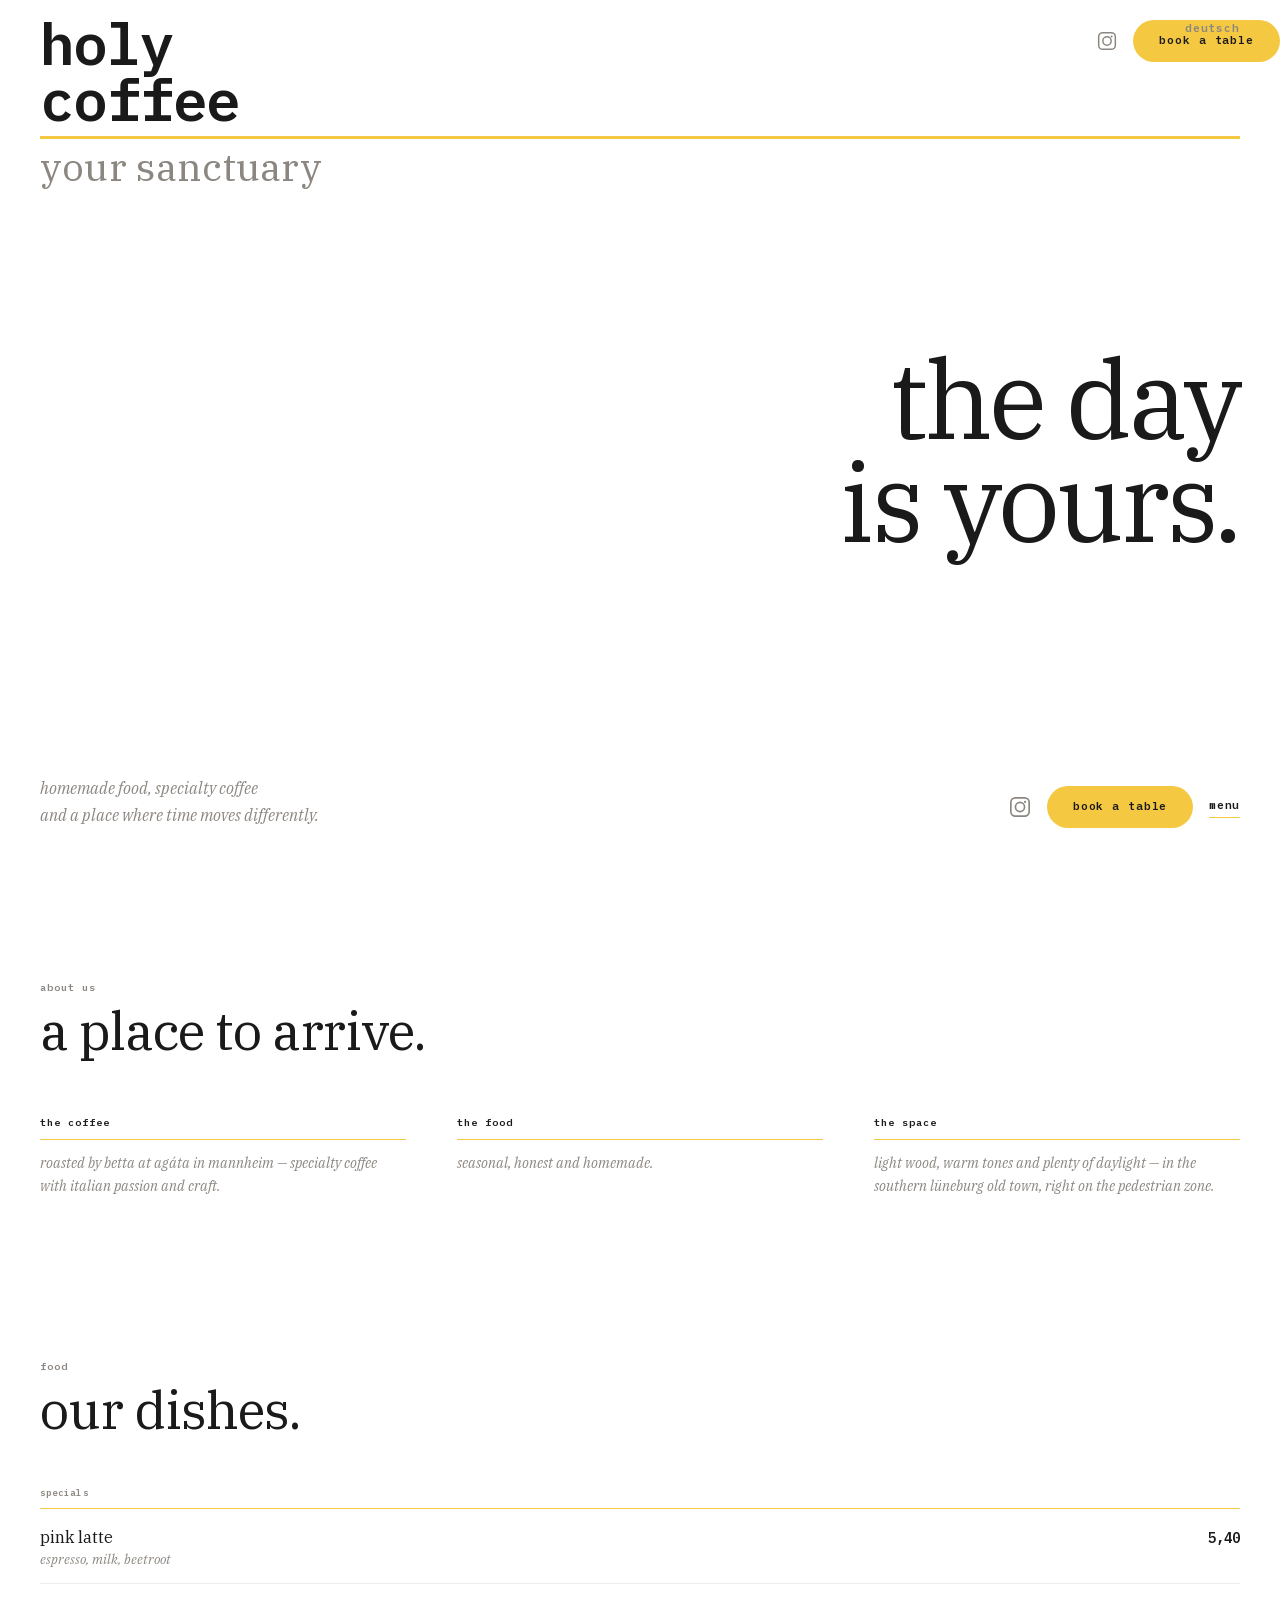
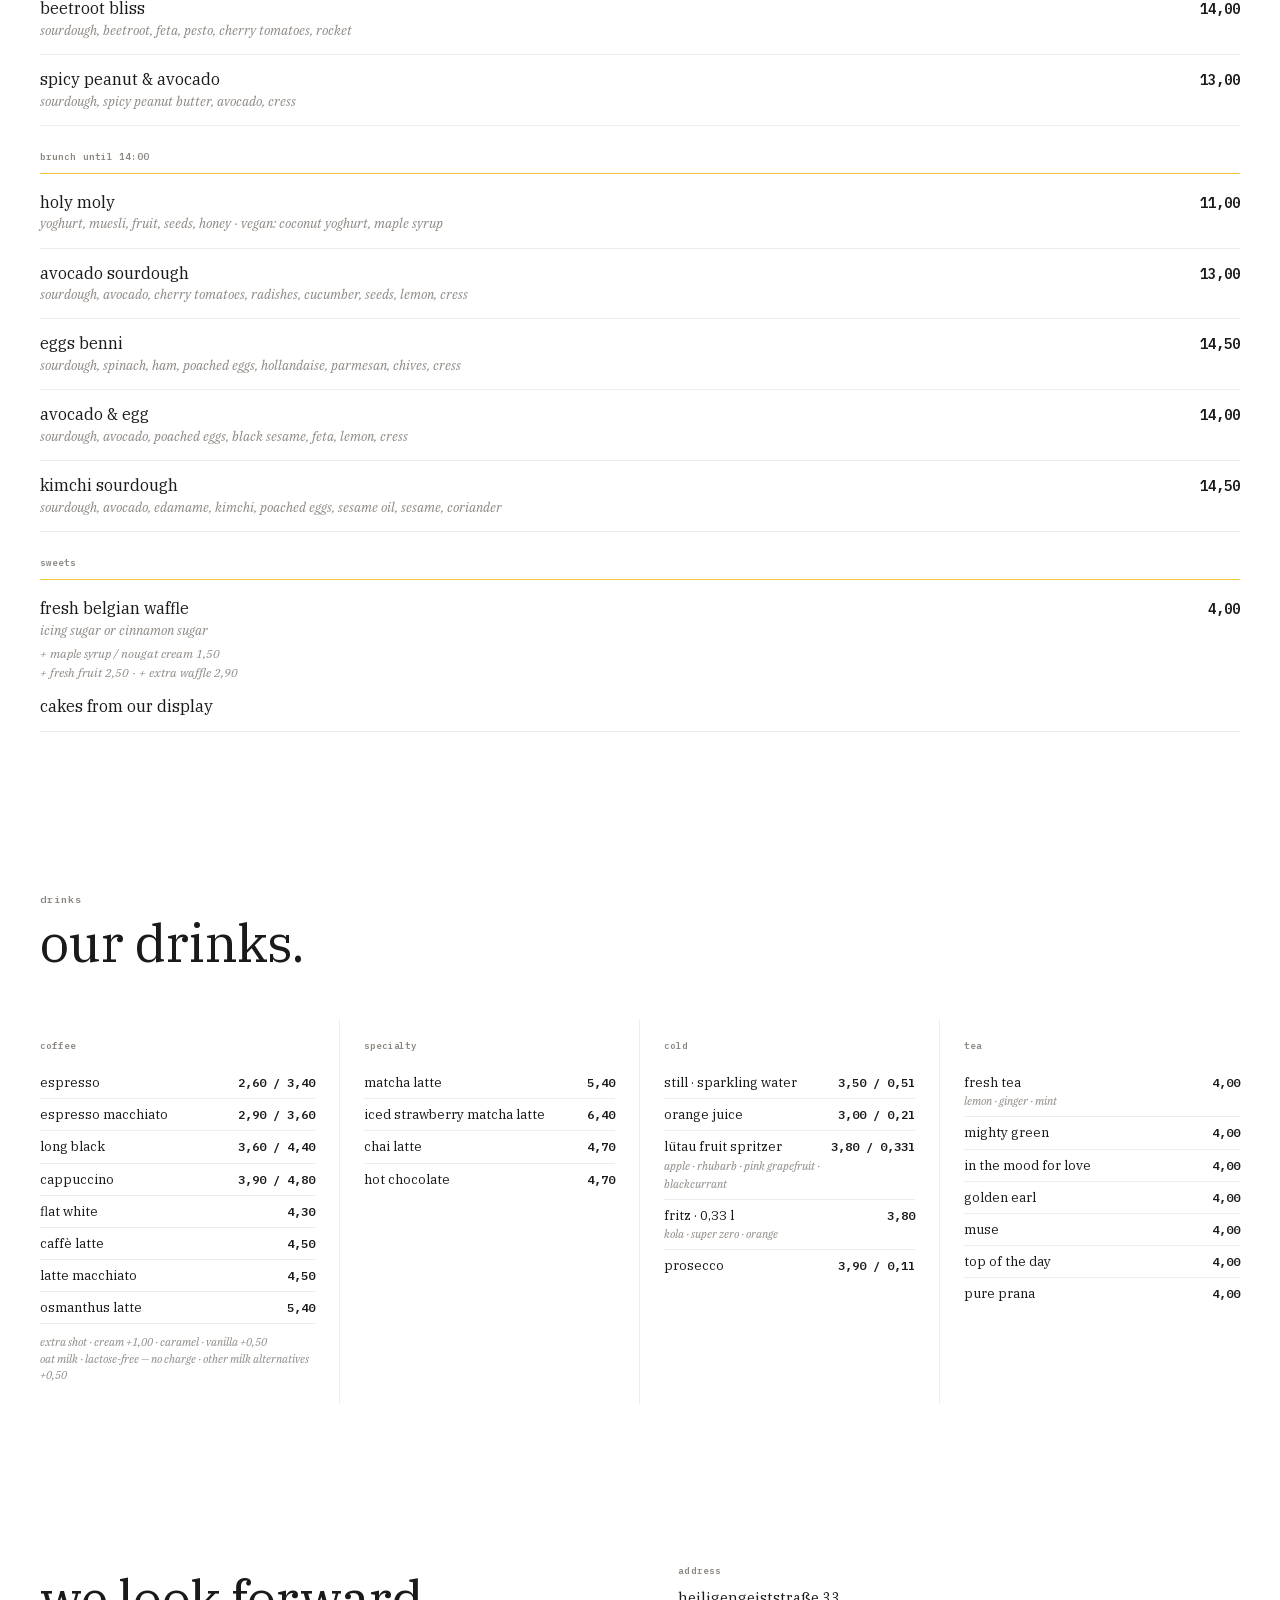
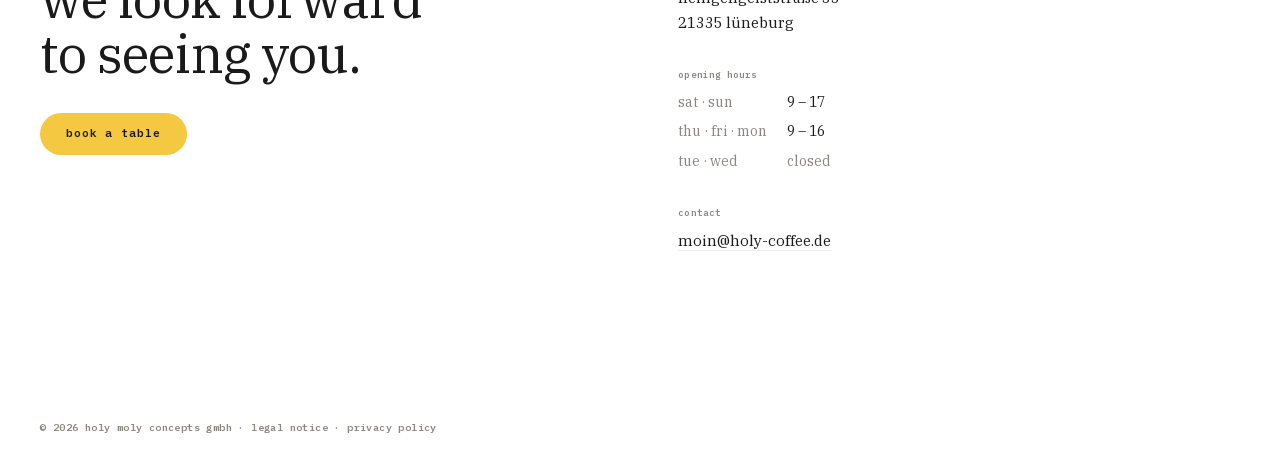
==== en.html @ 7cdfddef "update: lang switcher position, tagline overflow fix, book a table CTA - lang switcher positioned at" ====
<!DOCTYPE html>
<html lang="en" class="no-js">
<head>
  <meta charset="UTF-8">
  <meta name="viewport" content="width=device-width, initial-scale=1.0">
  <meta name="description" content="holy coffee — specialty coffee & brunch. heiligengeiststraße 33, lüneburg. sat · sun 9–17, thu · fri · mon 9–16.">
  <title>holy coffee lüneburg</title>
  <link rel="icon" href="favicon.svg" type="image/svg+xml">
  <link rel="stylesheet" href="css/fonts.css">
  <link rel="stylesheet" href="css/style.css">
</head>
<body>
  <nav id="nav">
  <div class="nav__inner container">
    <div class="nav__brand">
      <a href="#home" class="wordmark nav__wordmark" aria-label="holy coffee — home">
        <span class="wordmark__line">holy</span>
        <span class="wordmark__line">coffee</span>
      </a>
      <span class="nav__rule"></span>
      <span class="nav__tagline">your sanctuary</span>
    </div>
    <a href="index.html" class="lang-switch" aria-label="deutsch">deutsch</a>
    <div class="nav__controls">
      <a href="https://instagram.com/holycoffee.lg/" target="_blank" rel="noopener" class="nav__ig" aria-label="instagram"><svg width="20" height="20" viewBox="0 0 24 24" fill="none" stroke="currentColor" stroke-width="1.8" stroke-linecap="round" stroke-linejoin="round"><rect x="2" y="2" width="20" height="20" rx="5"/><circle cx="12" cy="12" r="5"/><circle cx="17.5" cy="6.5" r="1.2" fill="currentColor" stroke="none"/></svg></a>
      <a href="https://www.bookiopro.com/holy-coffee-dein-wohlfuhlort/rs-widget?lang=en&amp;c1=000000&amp;c2=ffffff&amp;c3=545454" target="_blank" rel="noopener" class="btn-yellow nav__cta">book a table</a>
    </div>
  </div>
</nav>
  <main>
    <section id="home" class="hero">
      <div class="container hero__inner">
          <h1 class="hero__headline">the day<br>is yours.</h1>
        <div class="hero__bottom">
          <p class="hero__sub">homemade food, specialty coffee<br>and a place where time moves differently.</p>
          <div class="hero__actions">
            <a href="https://instagram.com/holycoffee.lg/" target="_blank" rel="noopener" class="hero__ig" aria-label="instagram"><svg width="22" height="22" viewBox="0 0 24 24" fill="none" stroke="currentColor" stroke-width="1.8" stroke-linecap="round" stroke-linejoin="round"><rect x="2" y="2" width="20" height="20" rx="5"/><circle cx="12" cy="12" r="5"/><circle cx="17.5" cy="6.5" r="1.2" fill="currentColor" stroke="none"/></svg></a>
            <a href="https://www.bookiopro.com/holy-coffee-dein-wohlfuhlort/rs-widget?lang=en&c1=000000&c2=ffffff&c3=545454" target="_blank" rel="noopener" class="btn-yellow">book a table</a>
            <a href="#food" class="btn-text-link">menu</a>
          </div>
        </div>
      </div>
    </section>
    <section id="about" class="section section--accent-top reveal">
      <div class="container">
        <span class="section-label">about us</span>
        <h2 class="section-headline atmo__headline">a place to arrive.</h2>
        <div class="atmo__grid">
          <div class="atmo__item">
            <h3 class="atmo__item-title">the coffee</h3>
            <p>roasted by betta at <a href="https://agata-kaffee.de" target="_blank" rel="noopener">agáta</a> in mannheim — specialty coffee with italian passion and craft.</p>
          </div>
          <div class="atmo__item">
            <h3 class="atmo__item-title">the food</h3>
            <p>seasonal, honest and homemade.</p>
          </div>
          <div class="atmo__item">
            <h3 class="atmo__item-title">the space</h3>
            <p>light wood, warm tones and plenty of daylight — in the southern lüneburg old town, right on the pedestrian zone.</p>
          </div>
        </div>
      </div>
    </section>
    <section id="food" class="section section--grey-top reveal">
  <div class="container">
    <span class="section-label">food</span>
    <h2 class="section-headline menu__headline">our dishes.</h2>
    <div class="menu">
      <div class="menu__category">specials</div>
      <div class="menu__row">
        <div class="menu__item-left">
          <span class="menu__name">pink latte</span>
          <span class="menu__desc">espresso, milk, beetroot</span>
        </div>
        <span class="menu__price">5,40</span>
      </div>
      <div class="menu__row">
        <div class="menu__item-left">
          <span class="menu__name">beetroot bliss</span>
          <span class="menu__desc">sourdough, beetroot, feta, pesto, cherry tomatoes, rocket</span>
        </div>
        <span class="menu__price">14,00</span>
      </div>
      <div class="menu__row">
        <div class="menu__item-left">
          <span class="menu__name">spicy peanut & avocado</span>
          <span class="menu__desc">sourdough, spicy peanut butter, avocado, cress</span>
        </div>
        <span class="menu__price">13,00</span>
      </div>

      <div class="menu__category">brunch until 14:00</div>
      <div class="menu__row">
        <div class="menu__item-left">
          <span class="menu__name">holy moly</span>
          <span class="menu__desc">yoghurt, muesli, fruit, seeds, honey · vegan: coconut yoghurt, maple syrup</span>
        </div>
        <span class="menu__price">11,00</span>
      </div>
      <div class="menu__row">
        <div class="menu__item-left">
          <span class="menu__name">avocado sourdough</span>
          <span class="menu__desc">sourdough, avocado, cherry tomatoes, radishes, cucumber, seeds, lemon, cress</span>
        </div>
        <span class="menu__price">13,00</span>
      </div>
      <div class="menu__row">
        <div class="menu__item-left">
          <span class="menu__name">eggs benni</span>
          <span class="menu__desc">sourdough, spinach, ham, poached eggs, hollandaise, parmesan, chives, cress</span>
        </div>
        <span class="menu__price">14,50</span>
      </div>
      <div class="menu__row">
        <div class="menu__item-left">
          <span class="menu__name">avocado & egg</span>
          <span class="menu__desc">sourdough, avocado, poached eggs, black sesame, feta, lemon, cress</span>
        </div>
        <span class="menu__price">14,00</span>
      </div>
      <div class="menu__row">
        <div class="menu__item-left">
          <span class="menu__name">kimchi sourdough</span>
          <span class="menu__desc">sourdough, avocado, edamame, kimchi, poached eggs, sesame oil, sesame, coriander</span>
        </div>
        <span class="menu__price">14,50</span>
      </div>

      <div class="menu__category">sweets</div>
      <div class="menu__row menu__row--no-border">
        <div class="menu__item-left">
          <span class="menu__name">fresh belgian waffle</span>
          <span class="menu__desc">icing sugar or cinnamon sugar</span>
        </div>
        <span class="menu__price">4,00</span>
      </div>
      <p class="menu__extras">+ maple syrup / nougat cream 1,50<br>+ fresh fruit 2,50 · + extra waffle 2,90</p>
      <div class="menu__row">
        <div class="menu__item-left">
          <span class="menu__name">cakes from our display</span>
        </div>
        <span class="menu__price"></span>
      </div>
    </div>
  </div>
</section>
    <section id="drinks" class="section section--grey-top reveal">
  <div class="container">
    <span class="section-label">drinks</span>
    <h2 class="section-headline drinks__headline">our drinks.</h2>
    <div class="drinks">
      <div class="drinks__col">
        <div class="drinks__col-title">coffee</div>
        <div class="drinks__row"><span class="drinks__name">espresso</span><span class="drinks__price">2,60 / 3,40</span></div>
        <div class="drinks__row"><span class="drinks__name">espresso macchiato</span><span class="drinks__price">2,90 / 3,60</span></div>
        <div class="drinks__row"><span class="drinks__name">long black</span><span class="drinks__price">3,60 / 4,40</span></div>
        <div class="drinks__row"><span class="drinks__name">cappuccino</span><span class="drinks__price">3,90 / 4,80</span></div>
        <div class="drinks__row"><span class="drinks__name">flat white</span><span class="drinks__price">4,30</span></div>
        <div class="drinks__row"><span class="drinks__name">caffè latte</span><span class="drinks__price">4,50</span></div>
        <div class="drinks__row"><span class="drinks__name">latte macchiato</span><span class="drinks__price">4,50</span></div>
        <div class="drinks__row"><span class="drinks__name">osmanthus latte</span><span class="drinks__price">5,40</span></div>
        <div class="drinks__extras">extra shot · cream +1,00 · caramel · vanilla +0,50<br>oat milk · lactose-free — no charge · other milk alternatives +0,50</div>
      </div>

      <div class="drinks__col">
        <div class="drinks__col-title">specialty</div>
        <div class="drinks__row"><span class="drinks__name">matcha latte</span><span class="drinks__price">5,40</span></div>
        <div class="drinks__row"><span class="drinks__name">iced strawberry matcha latte</span><span class="drinks__price">6,40</span></div>
        <div class="drinks__row"><span class="drinks__name">chai latte</span><span class="drinks__price">4,70</span></div>
        <div class="drinks__row"><span class="drinks__name">hot chocolate</span><span class="drinks__price">4,70</span></div>
      </div>

      <div class="drinks__col">
        <div class="drinks__col-title">cold</div>
        <div class="drinks__row"><span class="drinks__name">still · sparkling water</span><span class="drinks__price">3,50 / 0,5l</span></div>
        <div class="drinks__row"><span class="drinks__name">orange juice</span><span class="drinks__price">3,00 / 0,2l</span></div>
        <div class="drinks__row">
          <span class="drinks__name">lütau fruit spritzer<br><span class="drinks__sub-inline">apple · rhubarb · pink grapefruit · blackcurrant</span></span>
          <span class="drinks__price">3,80 / 0,33l</span>
        </div>
        <div class="drinks__row"><span class="drinks__name">fritz · 0,33 l<br><span class="drinks__sub-inline">kola · super zero · orange</span></span><span class="drinks__price">3,80</span></div>
        <div class="drinks__row"><span class="drinks__name">prosecco</span><span class="drinks__price">3,90 / 0,1l</span></div>
      </div>

      <div class="drinks__col">
        <div class="drinks__col-title">tea</div>
        <div class="drinks__row"><span class="drinks__name">fresh tea<br><span class="drinks__sub-inline">lemon · ginger · mint</span></span><span class="drinks__price">4,00</span></div>
        <div class="drinks__row"><span class="drinks__name">mighty green</span><span class="drinks__price">4,00</span></div>
        <div class="drinks__row"><span class="drinks__name">in the mood for love</span><span class="drinks__price">4,00</span></div>
        <div class="drinks__row"><span class="drinks__name">golden earl</span><span class="drinks__price">4,00</span></div>
        <div class="drinks__row"><span class="drinks__name">muse</span><span class="drinks__price">4,00</span></div>
        <div class="drinks__row"><span class="drinks__name">top of the day</span><span class="drinks__price">4,00</span></div>
        <div class="drinks__row"><span class="drinks__name">pure prana</span><span class="drinks__price">4,00</span></div>
      </div>
    </div>
  </div>
</section>
    <section id="visit" class="section section--accent-top reveal">
      <div class="container">
        <div class="besuchen">
          <div class="besuchen__left">
            <h2 class="section-headline besuchen__headline">we look forward<br>to seeing you.</h2>
            <a href="https://www.bookiopro.com/holy-coffee-dein-wohlfuhlort/rs-widget?lang=en&c1=000000&c2=ffffff&c3=545454" target="_blank" rel="noopener" class="btn-yellow">book a table</a>
          </div>
          <div class="besuchen__right">
            <div class="info-block">
              <span class="info-block__label">address</span>
              <p class="info-block__text">
                heiligengeiststraße 33<br>
                21335 lüneburg
              </p>
            </div>
            <div class="info-block">
              <span class="info-block__label">opening hours</span>
              <dl class="hours">
                <div class="hours__row"><dt>sat · sun</dt><dd>9 – 17</dd></div>
                <div class="hours__row"><dt>thu · fri · mon</dt><dd>9 – 16</dd></div>
                <div class="hours__row hours__row--closed"><dt>tue · wed</dt><dd>closed</dd></div>
              </dl>
            </div>
            <div class="info-block">
              <span class="info-block__label">contact</span>
              <a href="mailto:moin@holy-coffee.de" class="info-block__text info-block__link">moin@holy-coffee.de</a>
            </div>
          </div>
        </div>
      </div>
    </section>
  </main>
  <footer id="footer" class="footer">
    <div class="footer__bottom container">
      <p>© 2026 holy moly concepts gmbh · <a href="impressum-en.html">legal notice</a> · <a href="datenschutz-en.html">privacy policy</a></p>
    </div>
  </footer>
  <script src="js/main.js"></script>
</body>
</html>
---- css/fonts.css ----
/* ── self-hosted fonts — no external requests ── */

/* IBM Plex Mono 600 — latin-ext */
@font-face {
  font-family: 'IBM Plex Mono';
  font-style: normal;
  font-weight: 600;
  font-display: swap;
  src: url('../fonts/ibm-plex-mono-600-latin-ext.woff2') format('woff2');
  unicode-range: U+0100-02BA, U+02BD-02C5, U+02C7-02CC, U+02CE-02D7, U+02DD-02FF, U+0304, U+0308, U+0329, U+1D00-1DBF, U+1E00-1E9F, U+1EF2-1EFF, U+2020, U+20A0-20AB, U+20AD-20C0, U+2113, U+2C60-2C7F, U+A720-A7FF;
}

/* IBM Plex Mono 600 — latin */
@font-face {
  font-family: 'IBM Plex Mono';
  font-style: normal;
  font-weight: 600;
  font-display: swap;
  src: url('../fonts/ibm-plex-mono-600-latin.woff2') format('woff2');
  unicode-range: U+0000-00FF, U+0131, U+0152-0153, U+02BB-02BC, U+02C6, U+02DA, U+02DC, U+0304, U+0308, U+0329, U+2000-206F, U+20AC, U+2122, U+2191, U+2193, U+2212, U+2215, U+FEFF, U+FFFD;
}

/* IBM Plex Serif 400 normal — latin-ext */
@font-face {
  font-family: 'IBM Plex Serif';
  font-style: normal;
  font-weight: 400;
  font-display: swap;
  src: url('../fonts/ibm-plex-serif-400-latin-ext.woff2') format('woff2');
  unicode-range: U+0100-02BA, U+02BD-02C5, U+02C7-02CC, U+02CE-02D7, U+02DD-02FF, U+0304, U+0308, U+0329, U+1D00-1DBF, U+1E00-1E9F, U+1EF2-1EFF, U+2020, U+20A0-20AB, U+20AD-20C0, U+2113, U+2C60-2C7F, U+A720-A7FF;
}

/* IBM Plex Serif 400 normal — latin */
@font-face {
  font-family: 'IBM Plex Serif';
  font-style: normal;
  font-weight: 400;
  font-display: swap;
  src: url('../fonts/ibm-plex-serif-400-latin.woff2') format('woff2');
  unicode-range: U+0000-00FF, U+0131, U+0152-0153, U+02BB-02BC, U+02C6, U+02DA, U+02DC, U+0304, U+0308, U+0329, U+2000-206F, U+20AC, U+2122, U+2191, U+2193, U+2212, U+2215, U+FEFF, U+FFFD;
}

/* IBM Plex Serif 400 italic — latin-ext */
@font-face {
  font-family: 'IBM Plex Serif';
  font-style: italic;
  font-weight: 400;
  font-display: swap;
  src: url('../fonts/ibm-plex-serif-400-italic-latin-ext.woff2') format('woff2');
  unicode-range: U+0100-02BA, U+02BD-02C5, U+02C7-02CC, U+02CE-02D7, U+02DD-02FF, U+0304, U+0308, U+0329, U+1D00-1DBF, U+1E00-1E9F, U+1EF2-1EFF, U+2020, U+20A0-20AB, U+20AD-20C0, U+2113, U+2C60-2C7F, U+A720-A7FF;
}

/* IBM Plex Serif 400 italic — latin */
@font-face {
  font-family: 'IBM Plex Serif';
  font-style: italic;
  font-weight: 400;
  font-display: swap;
  src: url('../fonts/ibm-plex-serif-400-italic-latin.woff2') format('woff2');
  unicode-range: U+0000-00FF, U+0131, U+0152-0153, U+02BB-02BC, U+02C6, U+02DA, U+02DC, U+0304, U+0308, U+0329, U+2000-206F, U+20AC, U+2122, U+2191, U+2193, U+2212, U+2215, U+FEFF, U+FFFD;
}
---- css/style.css ----
/* ── design tokens ── */
:root {
  --black:  #1a1a1a;
  --white:  #ffffff;
  --yellow: #F5C842;
  --grey:   #8c8680;
  --border: rgba(0, 0, 0, 0.07);
  --border-accent: 2px solid #F5C842;

  --f-mono:  'IBM Plex Mono', monospace;
  --f-serif: 'IBM Plex Serif', Georgia, serif;

  --pad-x: clamp(20px, 5vw, 40px);
  --pad-y: clamp(40px, 8vw, 80px);
  --max-w: 1280px;
  --nav-h: 64px;
  --nav-h-open: clamp(185px, calc(60px + 12vw), 280px);
}

/* ── reset ── */
*, *::before, *::after { box-sizing: border-box; margin: 0; padding: 0; }
html { font-size: 16px; scroll-behavior: smooth; -webkit-font-smoothing: antialiased; }
body { background: var(--white); color: var(--black); font-family: var(--f-serif); font-weight: 400; line-height: 1.6; overflow-x: hidden; }
img { max-width: 100%; display: block; }
a { color: inherit; text-decoration: none; }
button { cursor: pointer; border: none; background: none; font-family: inherit; }
ul { list-style: none; }

/* ── shared utilities ── */
.container { max-width: var(--max-w); margin: 0 auto; padding: 0 var(--pad-x); }

/* ── wordmark ── */
.wordmark { font-family: var(--f-mono); font-weight: 600; font-size: inherit; letter-spacing: -0.03em; line-height: 1.15; display: inline-block; }
.wordmark__line { display: block; }
.wordmark__rule { display: block; height: 0.05em; background: var(--yellow); margin: 0.2em 0; }

/* ── buttons ── */
.btn-yellow {
  display: inline-block;
  font-family: var(--f-mono); font-weight: 600;
  font-size: 11px; letter-spacing: 0.08em;
  cursor: pointer;
  background: var(--yellow); color: var(--black);
  padding: 12px 26px; border-radius: 100px;
  transition: background 0.2s, color 0.2s;
}
.btn-yellow:hover { background: var(--black); color: var(--white); }

.btn-outline {
  display: inline-block;
  font-family: var(--f-mono); font-weight: 600;
  font-size: 11px; letter-spacing: 0.08em;
  border: 1.5px solid var(--black); color: var(--black);
  padding: 10px 22px; border-radius: 100px;
  transition: background 0.2s, color 0.2s;
}
.btn-outline:hover { background: var(--black); color: var(--white); }

.btn-text-link {
  font-family: var(--f-mono); font-weight: 600;
  font-size: 11px; letter-spacing: 0.06em;
  color: var(--black);
  border-bottom: 1.5px solid var(--yellow);
  padding-bottom: 2px;
  transition: opacity 0.2s;
}
.btn-text-link:hover { opacity: 0.65; }

/* ── labels ── */
.section-label {
  font-family: var(--f-mono); font-weight: 600;
  font-size: 10px; letter-spacing: 0.1em;
  color: var(--grey); margin-bottom: 8px; display: block;
}

/* ── section headlines ── */
.section-headline {
  font-family: var(--f-serif); font-weight: 400;
  font-size: clamp(28px, 5vw, 52px);
  line-height: 1.05; letter-spacing: -0.02em;
}

/* ── section spacing ── */
.section { padding: var(--pad-y) 0; }
.section--accent-top { }
.section--grey-top { }

/* ── reveal animation ── */
.js .reveal { opacity: 0; transform: translateY(20px); transition: opacity 0.6s ease, transform 0.6s ease; }
.js .reveal.is-visible { opacity: 1; transform: none; }

/* ── nav ── */
#nav {
  position: fixed; top: 0; left: 0; right: 0; z-index: 200;
  transition: background 0.35s ease, box-shadow 0.35s ease;
}
#nav.scrolled {
  background: rgba(255, 255, 255, 0.95);
  backdrop-filter: blur(12px);
  -webkit-backdrop-filter: blur(12px);
  box-shadow: 0 1px 0 var(--border);
}
.nav__inner {
  position: relative;
  display: block;
  min-height: var(--nav-h-open);
  padding-top: 16px;
  padding-bottom: 16px;
  transition: min-height 0.35s ease;
}
#nav.scrolled .nav__inner {
  display: flex; align-items: center; justify-content: space-between;
  min-height: var(--nav-h);
  padding-top: 0;
  padding-bottom: 0;
}

/* nav__brand: natural block width when expanded, inline-block when scrolled */
.nav__brand {
  display: block;
}
#nav.scrolled .nav__brand {
  display: inline-block;
}

.nav__wordmark {
  display: block;
  font-size: clamp(40px, 4.5vw, 80px);
  line-height: 0.97;
  transition: font-size 0.35s ease, line-height 0.35s ease;
}
#nav.scrolled .nav__wordmark {
  font-size: 20px;
  line-height: 1.15;
}

/* controls float top-right when expanded */
.nav__controls {
  position: absolute;
  top: 20px; right: 0;
  display: flex; align-items: center; gap: 16px;
  transition: position 0.1s;
}
.lang-switch {
  font-family: var(--f-mono); font-weight: 600; font-size: 11px;
  letter-spacing: 0.08em; color: var(--grey); transition: color 0.2s, opacity 0.2s;
  position: absolute; top: 20px; right: var(--pad-x); z-index: 10;
}
#nav.cta-visible .lang-switch { opacity: 0; pointer-events: none; }
.lang-switch:hover { color: var(--black); }
.nav__ig { color: var(--grey); transition: color 0.2s, opacity 0.2s; display: flex; opacity: 0; pointer-events: none; }
.nav__ig:hover { color: var(--black); }
#nav.cta-visible .nav__ig { opacity: 1; pointer-events: auto; }
#nav.scrolled .nav__controls {
  position: static;
}

.nav__rule {
  display: block;
  height: 3px;
  width: 100%;
  background: var(--yellow);
  margin: 8px 0;
  transition: opacity 0.25s ease, max-height 0.3s ease, margin 0.3s ease;
  max-height: 4px; overflow: hidden;
}
#nav.scrolled .nav__rule {
  opacity: 0; max-height: 0; margin: 0;
}

/* nav CTA — hidden until hero yellow button scrolls out of view */
.nav__cta {
  opacity: 0;
  pointer-events: none;
  transition: opacity 0.3s ease;
}
#nav.cta-visible .nav__cta {
  opacity: 1;
  pointer-events: auto;
}

.nav__tagline {
  display: block;
  font-family: var(--f-serif);
  font-weight: 400;
  font-size: clamp(28px, 3vw, 43px);
  color: var(--grey);
  line-height: 1.05;
  letter-spacing: 0.005em;
  transition: opacity 0.25s ease, max-height 0.3s ease, margin-top 0.3s ease;
  max-height: 80px; overflow: visible;
}
#nav.scrolled .nav__tagline {
  opacity: 0; max-height: 0; overflow: hidden;
}




/* ── mobile: match --nav-h-open to actual nav content height ── */
@media (max-width: 768px) {
  :root { --nav-h-open: 185px; }
  .nav__wordmark { font-size: 52px; }
  #nav.scrolled .nav__wordmark { font-size: 20px; }
  .nav__tagline { font-size: 28px; }
  .nav__controls { top: 14px; }
  .nav__inner { padding-top: 14px; padding-bottom: 14px; }
  #nav.scrolled .nav__inner { padding-top: 0; padding-bottom: 0; }
  #nav.scrolled .nav__controls { position: static; }
}

/* ── hero ── */
.hero {
  min-height: 100svh;
  padding-top: var(--nav-h-open);
  display: flex; align-items: stretch;
}
.hero__inner {
  width: 100%;
  display: grid;
  grid-template-rows: 1fr auto;
  padding-bottom: clamp(40px, 6vw, 72px);
}
.hero__headline {
  font-family: var(--f-serif); font-weight: 400;
  font-size: clamp(52px, 8.5vw, 120px);
  line-height: 0.95; letter-spacing: -0.03em;
  align-self: center;
  text-align: right;
}
.hero__bottom {
  display: flex;
  justify-content: space-between;
  align-items: flex-end;
  gap: clamp(24px, 4vw, 60px);
  padding-top: 24px;
  margin-top: clamp(32px, 5vw, 64px);
}
.hero__sub {
  font-family: var(--f-serif); font-style: italic;
  font-size: clamp(13px, 1.3vw, 16px);
  color: var(--grey); line-height: 1.65;
  max-width: 42ch;
}
.hero__actions {
  display: flex; align-items: center;
  flex-shrink: 0; flex-wrap: wrap; gap: 16px;
}
.hero__ig { color: var(--grey); display: flex; transition: color 0.2s; }
.hero__ig:hover { color: var(--black); }

@media (max-width: 768px) {
  .hero__top { flex-direction: column; gap: 8px; align-items: flex-start; }
  .hero__bottom { flex-direction: column; align-items: flex-start; gap: 20px; }
}

/* ── atmosphäre ── */
.atmo__headline { margin: 8px 0 clamp(32px, 5vw, 56px); }

.atmo__grid {
  display: grid;
  grid-template-columns: repeat(3, 1fr);
  gap: clamp(24px, 4vw, 56px);
}
.atmo__item-title {
  font-family: var(--f-mono); font-weight: 600;
  font-size: 10px; letter-spacing: 0.1em;
  padding-bottom: 8px;
  border-bottom: 1.5px solid var(--yellow);
  margin-bottom: 12px;
}
.atmo__item p {
  font-family: var(--f-serif); font-style: italic;
  font-size: 14px; line-height: 1.7; color: var(--grey);
}

/* ── tablet: 2 columns ── */
@media (max-width: 1024px) {
  .atmo__grid { grid-template-columns: repeat(2, 1fr); }
}

/* ── mobile: 1 column ── */
@media (max-width: 768px) {
  .atmo__grid { grid-template-columns: 1fr; }
}

/* ── menu ── */
.menu__headline { margin: 8px 0 clamp(24px, 4vw, 48px); }

.menu__category {
  font-family: var(--f-mono); font-weight: 600;
  font-size: 9px; letter-spacing: 0.12em;
  color: var(--grey);
  padding-bottom: 8px;
  border-bottom: 1.5px solid var(--yellow);
  margin-bottom: 4px;
  margin-top: 24px;
}
.menu__category:first-child { margin-top: 0; }

.menu__row {
  display: flex;
  justify-content: space-between;
  align-items: baseline;
  gap: 24px;
  padding: 14px 0;
  border-bottom: 1px solid var(--border);
}
.menu__item-left {
  display: flex; flex-direction: column; gap: 3px;
  min-width: 0;
}
.menu__name {
  font-family: var(--f-serif); font-size: 16px; line-height: 1.3;
}
.menu__desc {
  font-family: var(--f-serif); font-style: italic;
  font-size: 13px; color: var(--grey); line-height: 1.4;
}
.menu__price {
  font-family: var(--f-mono); font-weight: 600;
  font-size: 14px; white-space: nowrap; flex-shrink: 0;
}
.menu__row--no-border { border-bottom: none; padding-bottom: 0; }
.menu__extras {
  font-family: var(--f-serif); font-style: italic;
  font-size: 12px; color: var(--grey);
  margin-top: 4px; line-height: 1.6;
}

/* ── drinks ── */
.drinks__headline { margin: 8px 0 clamp(24px, 4vw, 48px); }

.drinks {
  display: grid;
  grid-template-columns: repeat(4, 1fr);
  gap: 0;
}
.drinks__col {
  padding: 20px 24px 20px 0;
  border-right: 1px solid var(--border);
}
.drinks__col:last-child { border-right: none; padding-right: 0; }
.drinks__col:not(:first-child) { padding-left: 24px; }

.drinks__col-title {
  font-family: var(--f-mono); font-weight: 600;
  font-size: 9px; letter-spacing: 0.1em;
  color: var(--grey); margin-bottom: 14px;
}
.drinks__row {
  display: flex; justify-content: space-between;
  align-items: baseline; gap: 8px;
  padding: 6px 0;
  border-bottom: 1px solid var(--border);
}
.drinks__row:last-of-type { border-bottom: none; }
.drinks__name { font-family: var(--f-serif); font-size: 13px; line-height: 1.4; }
.drinks__price {
  font-family: var(--f-mono); font-weight: 600;
  font-size: 12px; white-space: nowrap; flex-shrink: 0;
}
.drinks__sub, .drinks__extras {
  font-family: var(--f-serif); font-style: italic;
  font-size: 11px; color: var(--grey); line-height: 1.5;
  margin-top: 10px;
}
.drinks__sub-inline {
  font-family: var(--f-serif); font-style: italic;
  font-size: 11px; color: var(--grey);
}

/* ── tablet: 2×2 ── */
@media (max-width: 1024px) {
  .drinks {
    grid-template-columns: repeat(2, 1fr);
    row-gap: 0;
  }
  .drinks__col:nth-child(2) { border-right: none; padding-right: 0; }
  .drinks__col:nth-child(3) { padding-left: 0; border-right: 1px solid var(--border); padding-right: 24px; border-top: 1px solid var(--border); padding-top: 20px; }
  .drinks__col:nth-child(4) { border-top: 1px solid var(--border); padding-top: 20px; }
}

/* ── mobile: 2 columns — hot drinks | signature+kalt+tee ── */
@media (max-width: 768px) {
  .drinks {
    grid-template-columns: repeat(2, 1fr);
    grid-template-rows: auto auto auto;
  }
  /* col 1: hot drinks spans all rows on left */
  .drinks__col:nth-child(1) { grid-column: 1; grid-row: 1 / 4; border-right: 1px solid var(--border) !important; padding-right: 20px; }
  /* col 2: signature, top-right */
  .drinks__col:nth-child(2) { grid-column: 2; grid-row: 1; border-right: none; padding-left: 20px; padding-right: 0; }
  /* col 3: kalt, middle-right */
  .drinks__col:nth-child(3) { grid-column: 2; grid-row: 2; border-right: none; padding-left: 20px; padding-right: 0; border-top: 1px solid var(--border); padding-top: 20px; }
  /* col 4: tee, bottom-right */
  .drinks__col:nth-child(4) { grid-column: 2; grid-row: 3; border-right: none; padding-left: 20px; padding-right: 0; border-top: 1px solid var(--border); padding-top: 20px; }
}

/* ── narrow mobile: 1 column ── */
@media (max-width: 480px) {
  .drinks {
    grid-template-columns: 1fr;
    grid-template-rows: auto;
  }
  .drinks__col:nth-child(1),
  .drinks__col:nth-child(2),
  .drinks__col:nth-child(3),
  .drinks__col:nth-child(4) {
    grid-column: 1 !important;
    grid-row: auto !important;
    border-right: none !important;
    padding-left: 0;
    padding-right: 0;
    border-top: 1px solid var(--border);
    padding-top: 20px;
  }
  .drinks__col:nth-child(1) { border-top: none; padding-top: 0; }
}

/* ── besuchen ── */
.besuchen {
  display: grid;
  grid-template-columns: 1fr 1fr;
  gap: clamp(40px, 6vw, 100px);
  align-items: start;
}
.besuchen__headline { margin: 8px 0 32px; }
.besuchen__right { display: flex; flex-direction: column; gap: 32px; }

.info-block__label {
  font-family: var(--f-mono); font-weight: 600;
  font-size: 9px; letter-spacing: 0.12em;
  color: var(--grey); display: block; margin-bottom: 8px;
}
.info-block__text { font-size: 15px; line-height: 1.65; }
.info-block__link { border-bottom: 1px solid var(--border); transition: border-color 0.2s; }
.info-block__link:hover { border-color: var(--black); }

.hours { display: grid; grid-template-columns: auto 1fr; gap: 4px 20px; }
.hours__row { display: contents; }
.hours__row dt, .hours__row dd {
  font-family: var(--f-serif); font-weight: 400;
  font-size: 14px; line-height: 1.8;
  grid-column: auto;
}
.hours__row dt { color: var(--grey); }
.hours__row--closed dt,
.hours__row--closed dd {
  color: var(--grey);
}

@media (max-width: 768px) {
  .besuchen { grid-template-columns: 1fr; gap: 40px; }
}

/* ── footer ── */
.footer {
  padding-top: clamp(40px, 6vw, 70px);
}
.footer__inner {
  display: grid;
  grid-template-columns: 1.5fr 1fr 1fr;
  gap: clamp(32px, 5vw, 60px);
  padding-bottom: clamp(40px, 5vw, 60px);
}
.footer__wordmark { font-size: 20px; display: block; min-width: max-content; margin-bottom: 0; }
.footer__wordmark .wordmark__rule { min-width: 140px; }
.footer__tagline {
  font-family: var(--f-serif);
  font-size: 13px; color: var(--grey); line-height: 1.5;
}
.footer__col-title {
  font-family: var(--f-mono); font-weight: 600;
  font-size: 9px; letter-spacing: 0.12em;
  color: var(--grey); margin-bottom: 16px;
}
.footer__col ul { display: flex; flex-direction: column; gap: 10px; }
.footer__col a {
  font-size: 14px; color: var(--black);
  transition: color 0.2s;
}
.footer__col a:hover { color: var(--grey); }
.footer__bottom {
  padding-top: 16px; padding-bottom: 24px;
  font-family: var(--f-mono); font-size: 10px;
  color: var(--grey); letter-spacing: 0.04em;
}

@media (max-width: 768px) {
  .footer__inner {
    grid-template-columns: 1fr;
    gap: 20px;
  }
  /* hide col titles on mobile — all links in flat wrapping rows */
  .footer__col-title { display: none; }
  .footer__col ul {
    flex-direction: row;
    flex-wrap: wrap;
    gap: 8px 20px;
  }
}
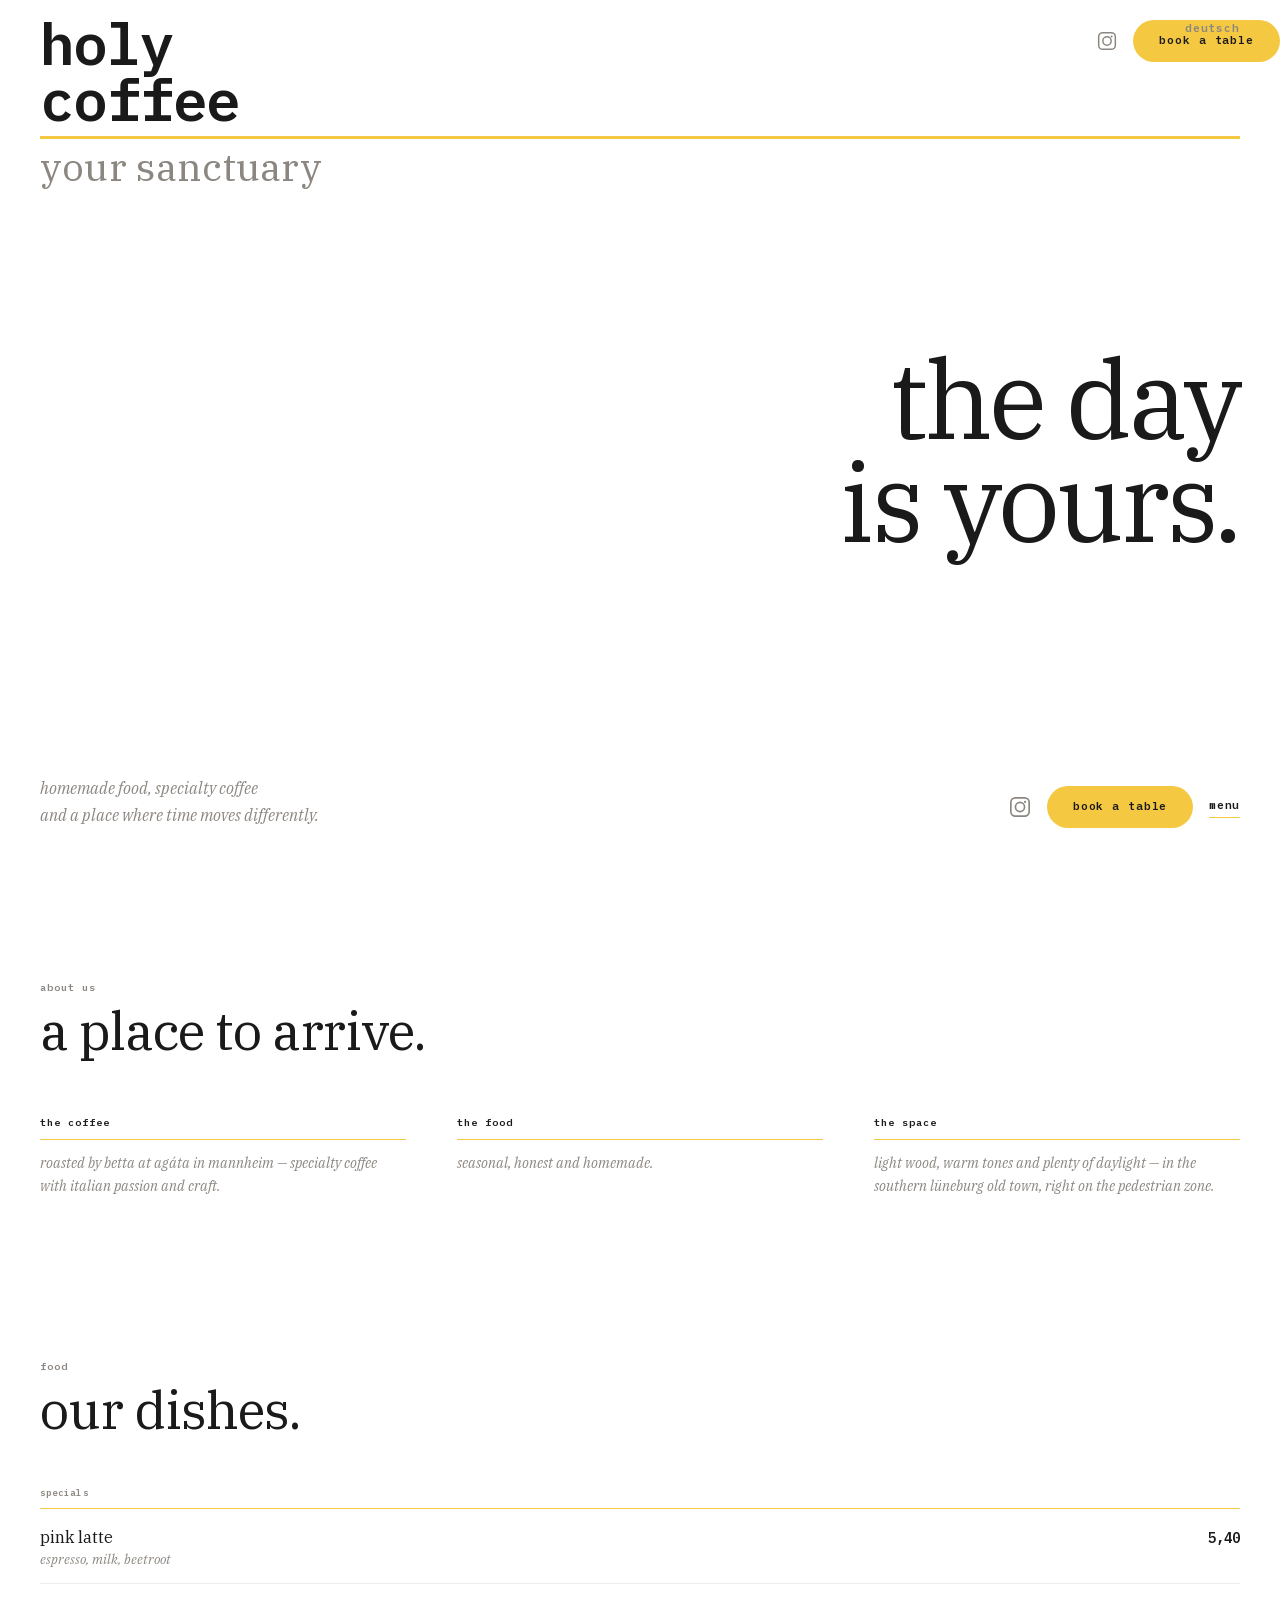
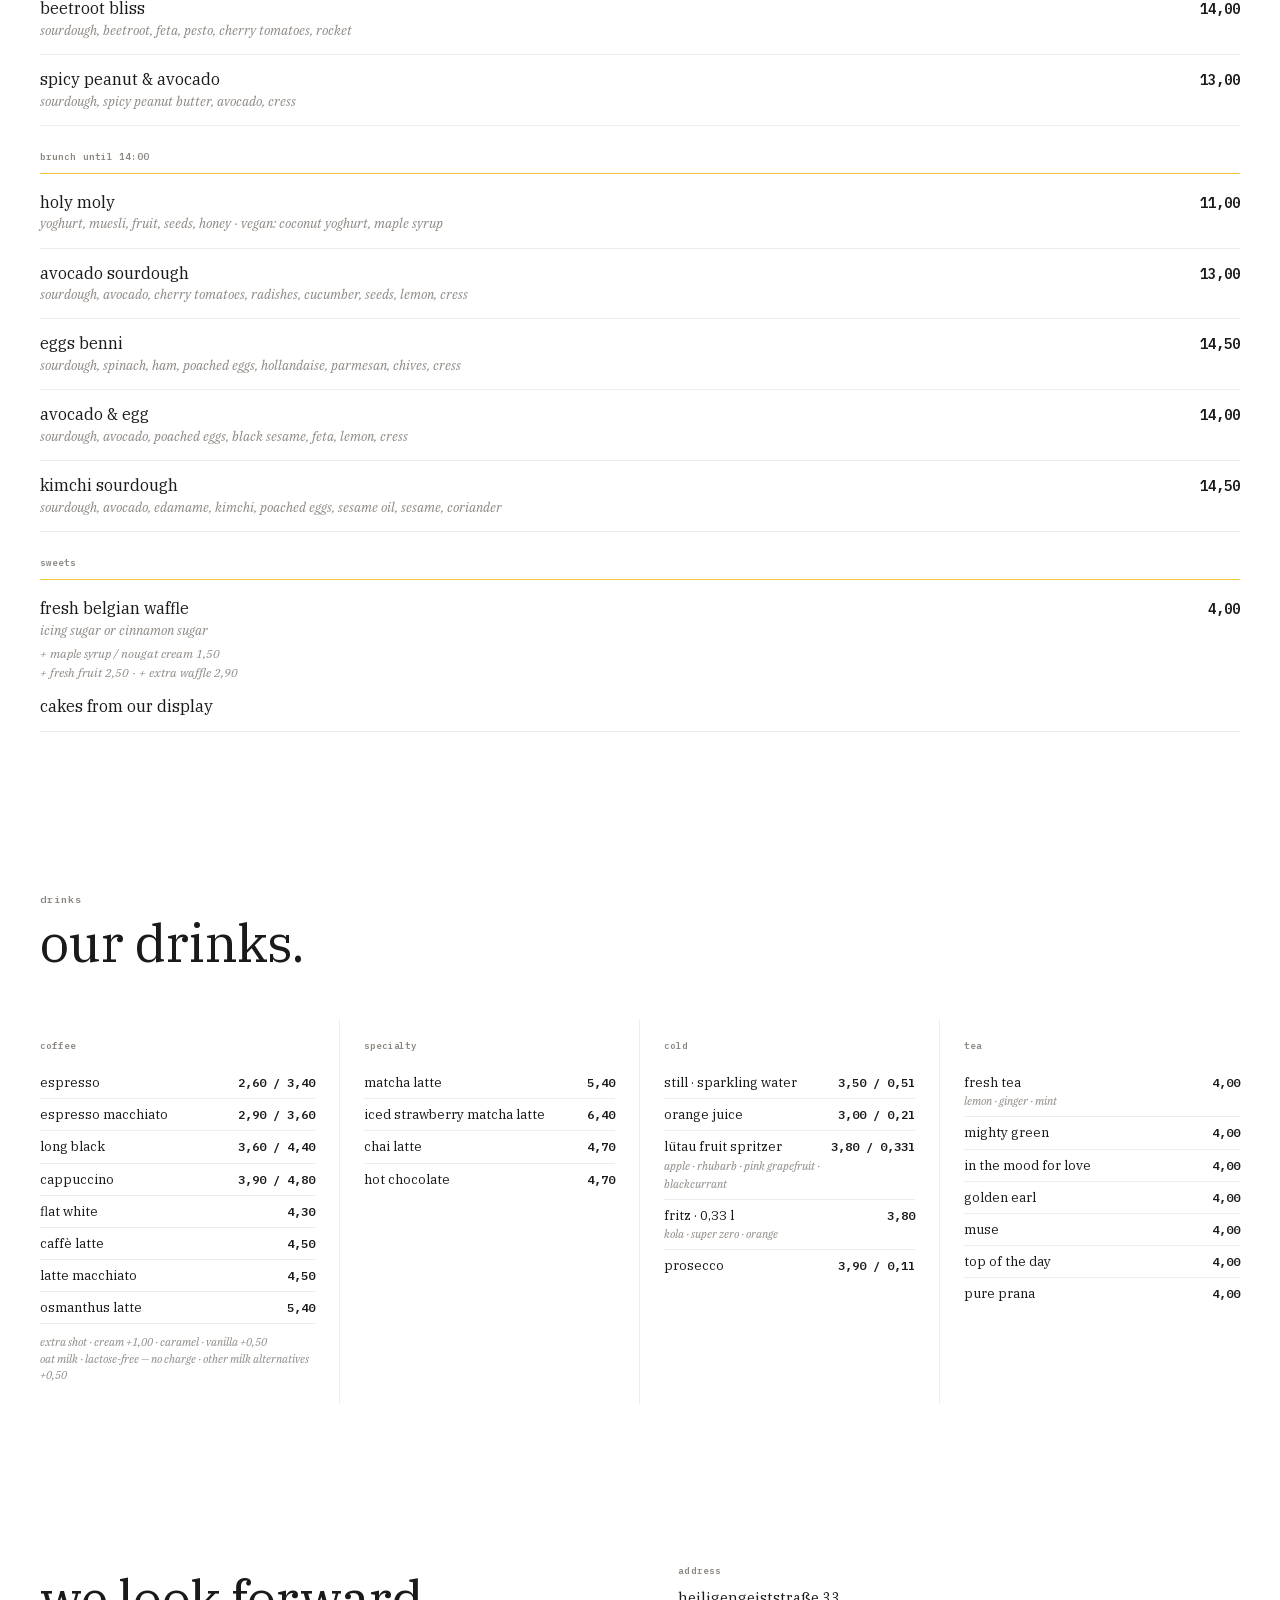
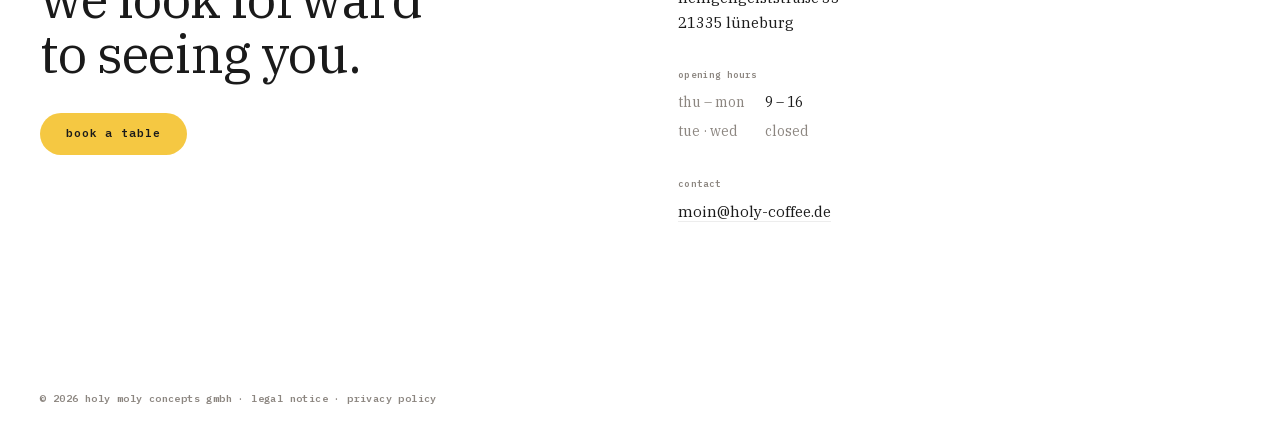
==== commit ef2b68f7: "update: öffnungszeiten wochenende 9–16 Co-Authored-By: Claude Opus 5.5 <noreply@anthropic.com>" ====
--- a/en.html
+++ b/en.html
@@ -3,8 +3,21 @@
 <head>
   <meta charset="UTF-8">
   <meta name="viewport" content="width=device-width, initial-scale=1.0">
-  <meta name="description" content="holy coffee — specialty coffee & brunch. heiligengeiststraße 33, lüneburg. sat · sun 9–17, thu · fri · mon 9–16.">
-  <title>holy coffee lüneburg</title>
+  <meta name="description" content="holy coffee — specialty coffee & brunch in lüneburg's old town. heiligengeiststraße 33. thu – mon 9–16.">
+  <title>holy coffee lüneburg — specialty coffee & brunch</title>
+  <link rel="canonical" href="https://holy-coffee.de/en.html">
+  <link rel="alternate" hreflang="de" href="https://holy-coffee.de/">
+  <link rel="alternate" hreflang="en" href="https://holy-coffee.de/en.html">
+  <meta property="og:title" content="holy coffee lüneburg — specialty coffee & brunch">
+  <meta property="og:description" content="specialty coffee & brunch in lüneburg's old town. heiligengeiststraße 33.">
+  <meta property="og:url" content="https://holy-coffee.de/en.html">
+  <meta property="og:type" content="website">
+  <meta property="og:locale" content="en_GB">
+  <meta property="og:locale:alternate" content="de_DE">
+  <meta property="og:site_name" content="holy coffee">
+  <meta name="twitter:card" content="summary">
+  <meta name="twitter:title" content="holy coffee lüneburg">
+  <meta name="twitter:description" content="specialty coffee & brunch in lüneburg's old town.">
   <link rel="icon" href="favicon.svg" type="image/svg+xml">
   <link rel="stylesheet" href="css/fonts.css">
   <link rel="stylesheet" href="css/style.css">
@@ -23,7 +36,7 @@
     <a href="index.html" class="lang-switch" aria-label="deutsch">deutsch</a>
     <div class="nav__controls">
       <a href="https://instagram.com/holycoffee.lg/" target="_blank" rel="noopener" class="nav__ig" aria-label="instagram"><svg width="20" height="20" viewBox="0 0 24 24" fill="none" stroke="currentColor" stroke-width="1.8" stroke-linecap="round" stroke-linejoin="round"><rect x="2" y="2" width="20" height="20" rx="5"/><circle cx="12" cy="12" r="5"/><circle cx="17.5" cy="6.5" r="1.2" fill="currentColor" stroke="none"/></svg></a>
-      <a href="https://www.bookiopro.com/holy-coffee-dein-wohlfuhlort/rs-widget?lang=en&amp;c1=000000&amp;c2=ffffff&amp;c3=545454" target="_blank" rel="noopener" class="btn-yellow nav__cta">book a table</a>
+      <a href="https://rabea.ai/r/holy-coffee" target="_blank" rel="noopener" class="btn-yellow nav__cta">book a table</a>
     </div>
   </div>
 </nav>
@@ -35,7 +48,7 @@
           <p class="hero__sub">homemade food, specialty coffee<br>and a place where time moves differently.</p>
           <div class="hero__actions">
             <a href="https://instagram.com/holycoffee.lg/" target="_blank" rel="noopener" class="hero__ig" aria-label="instagram"><svg width="22" height="22" viewBox="0 0 24 24" fill="none" stroke="currentColor" stroke-width="1.8" stroke-linecap="round" stroke-linejoin="round"><rect x="2" y="2" width="20" height="20" rx="5"/><circle cx="12" cy="12" r="5"/><circle cx="17.5" cy="6.5" r="1.2" fill="currentColor" stroke="none"/></svg></a>
-            <a href="https://www.bookiopro.com/holy-coffee-dein-wohlfuhlort/rs-widget?lang=en&c1=000000&c2=ffffff&c3=545454" target="_blank" rel="noopener" class="btn-yellow">book a table</a>
+            <a href="https://rabea.ai/r/holy-coffee" target="_blank" rel="noopener" class="btn-yellow">book a table</a>
             <a href="#food" class="btn-text-link">menu</a>
           </div>
         </div>
@@ -200,7 +213,7 @@
         <div class="besuchen">
           <div class="besuchen__left">
             <h2 class="section-headline besuchen__headline">we look forward<br>to seeing you.</h2>
-            <a href="https://www.bookiopro.com/holy-coffee-dein-wohlfuhlort/rs-widget?lang=en&c1=000000&c2=ffffff&c3=545454" target="_blank" rel="noopener" class="btn-yellow">book a table</a>
+            <a href="https://rabea.ai/r/holy-coffee" target="_blank" rel="noopener" class="btn-yellow">book a table</a>
           </div>
           <div class="besuchen__right">
             <div class="info-block">
@@ -213,14 +226,13 @@
             <div class="info-block">
               <span class="info-block__label">opening hours</span>
               <dl class="hours">
-                <div class="hours__row"><dt>sat · sun</dt><dd>9 – 17</dd></div>
-                <div class="hours__row"><dt>thu · fri · mon</dt><dd>9 – 16</dd></div>
+                <div class="hours__row"><dt>thu – mon</dt><dd>9 – 16</dd></div>
                 <div class="hours__row hours__row--closed"><dt>tue · wed</dt><dd>closed</dd></div>
               </dl>
             </div>
             <div class="info-block">
               <span class="info-block__label">contact</span>
-              <a href="mailto:moin@holy-coffee.de" class="info-block__text info-block__link">moin@holy-coffee.de</a>
+              <a href="#" class="info-block__text info-block__link js-mail" data-u="moin" data-d="holy-coffee.de"></a>
             </div>
           </div>
         </div>
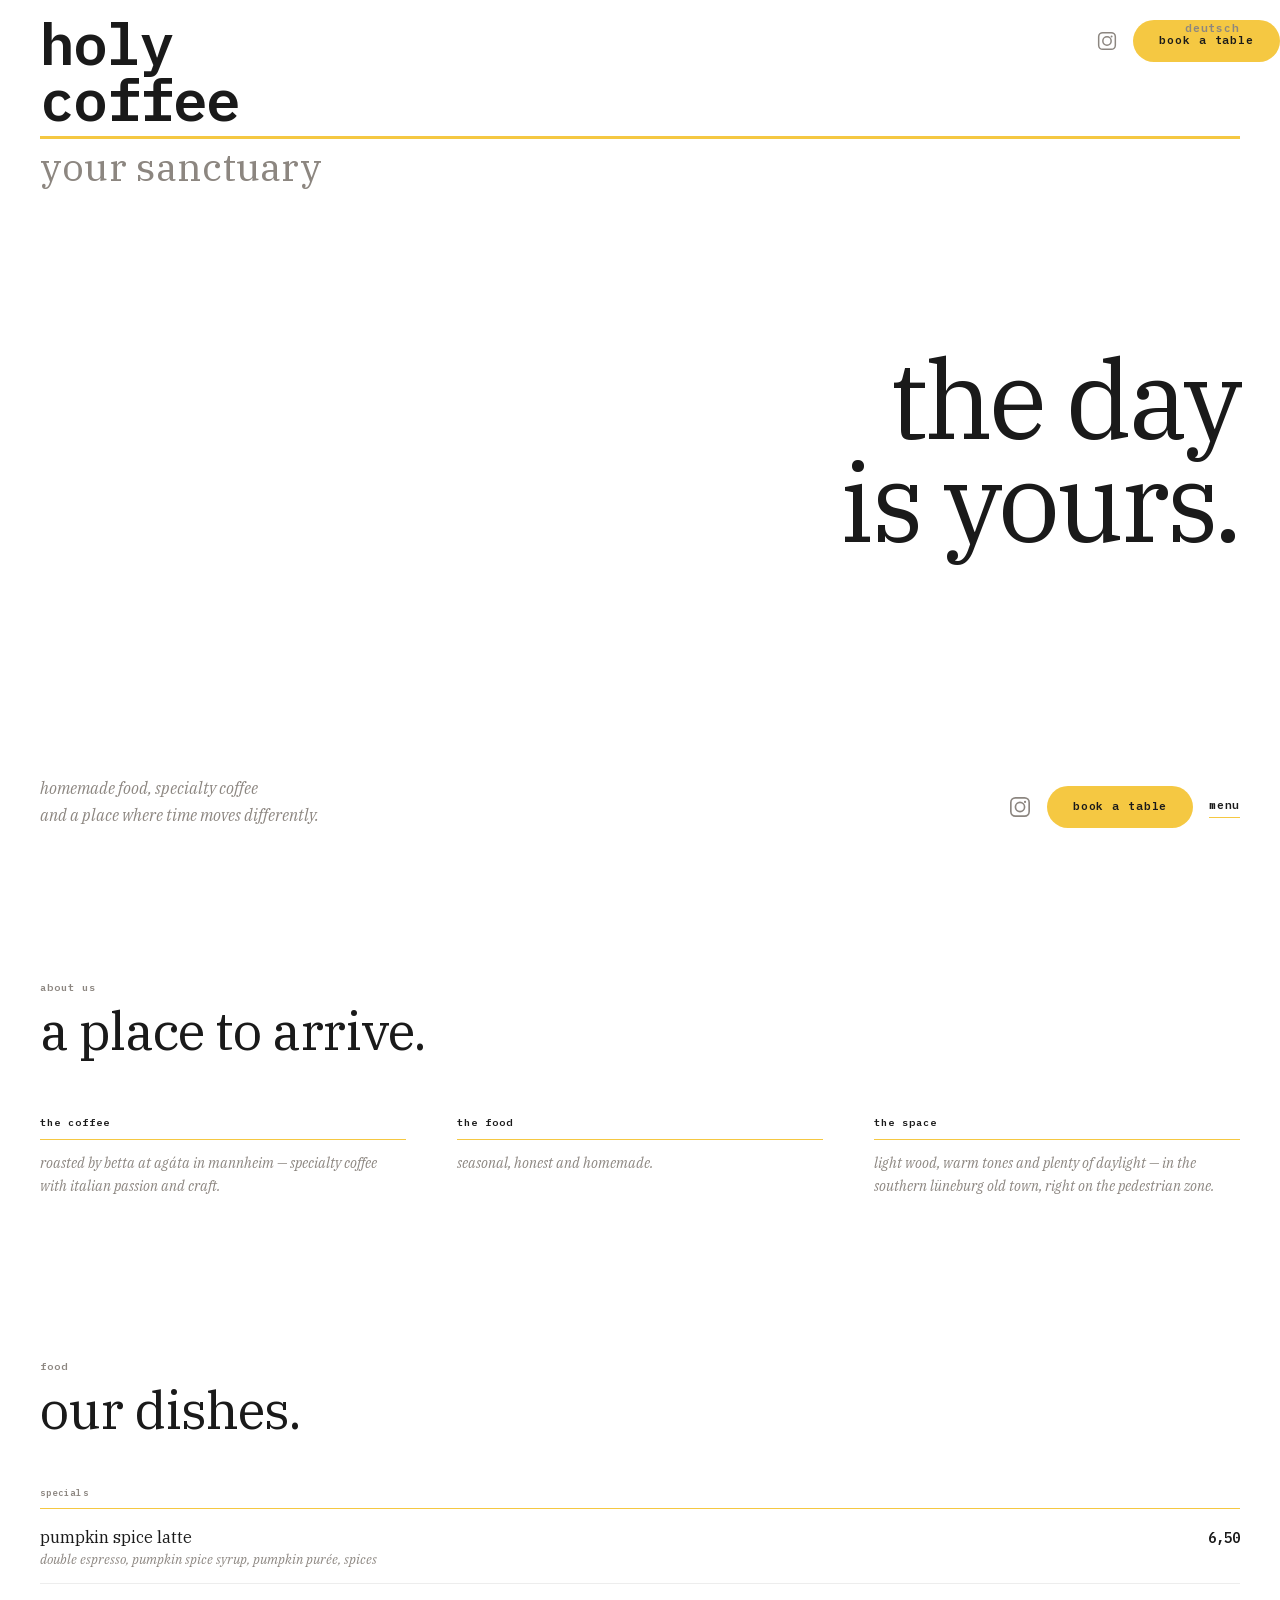
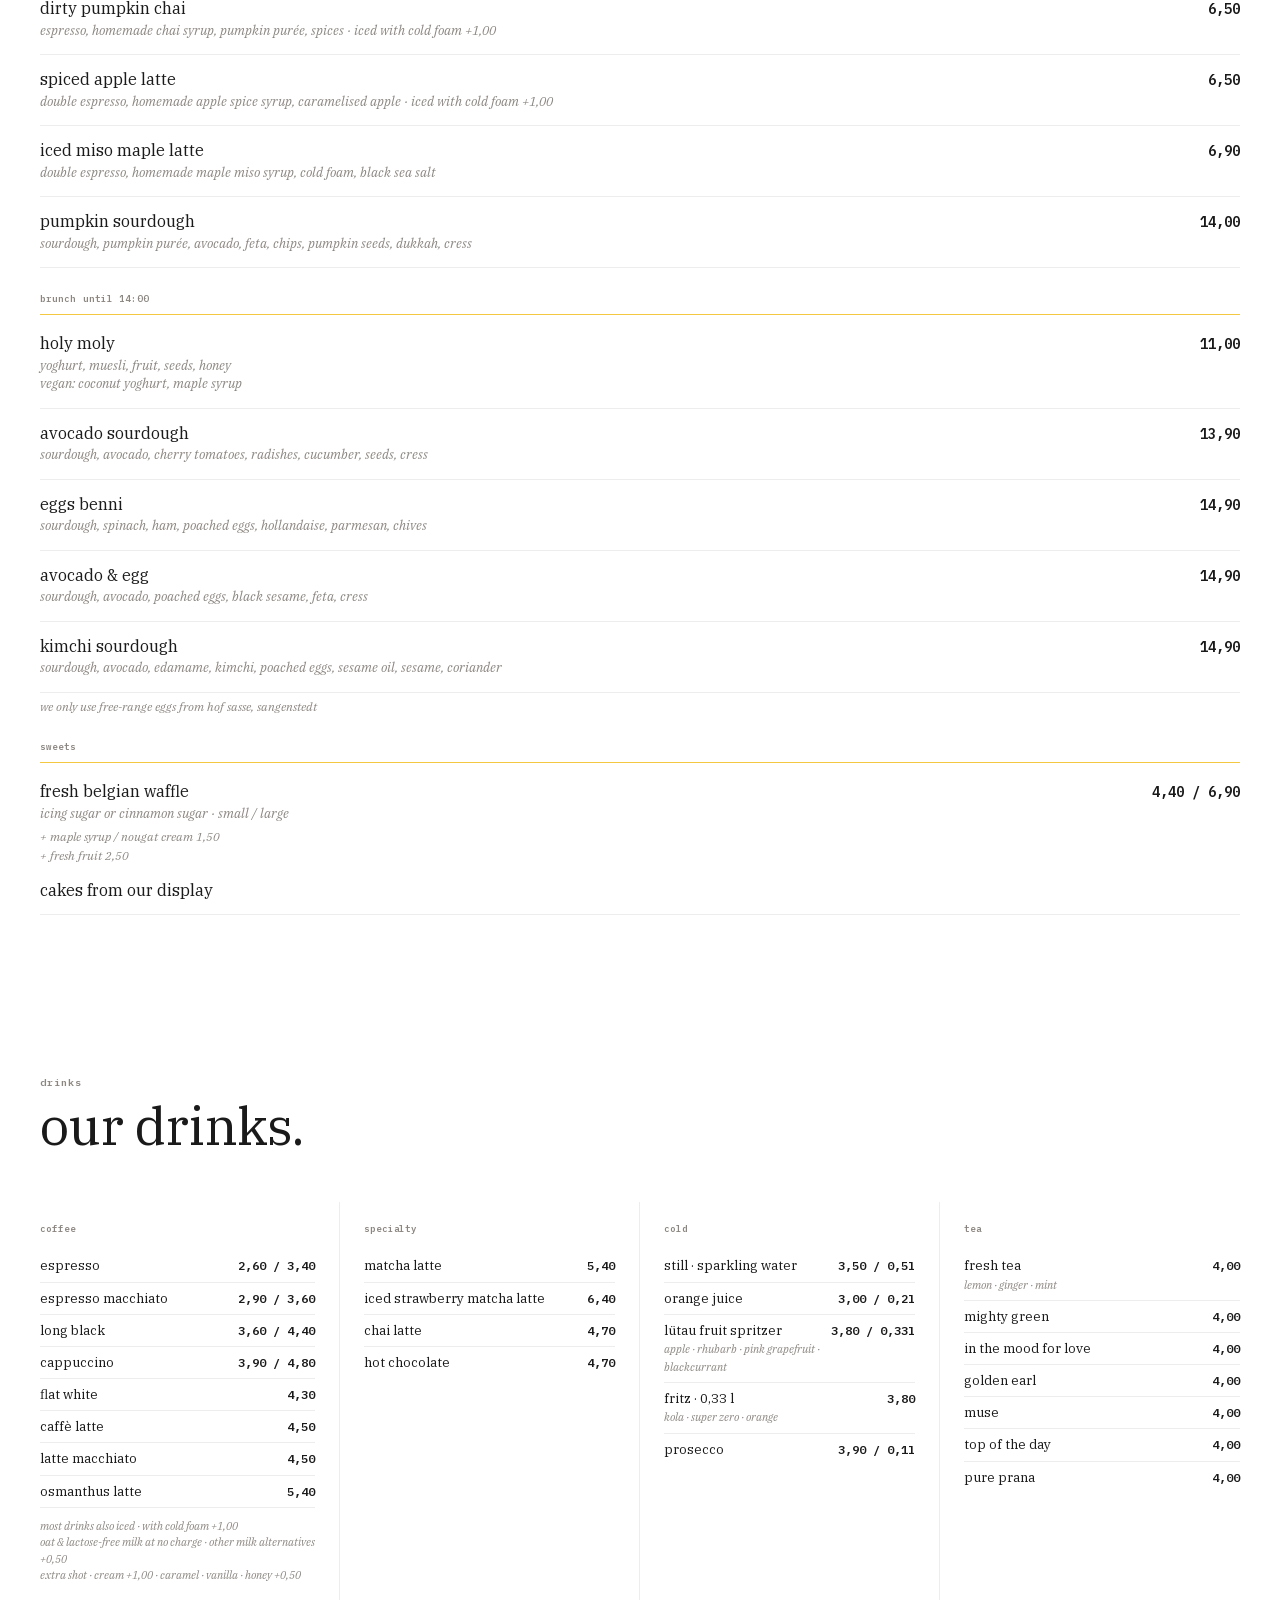
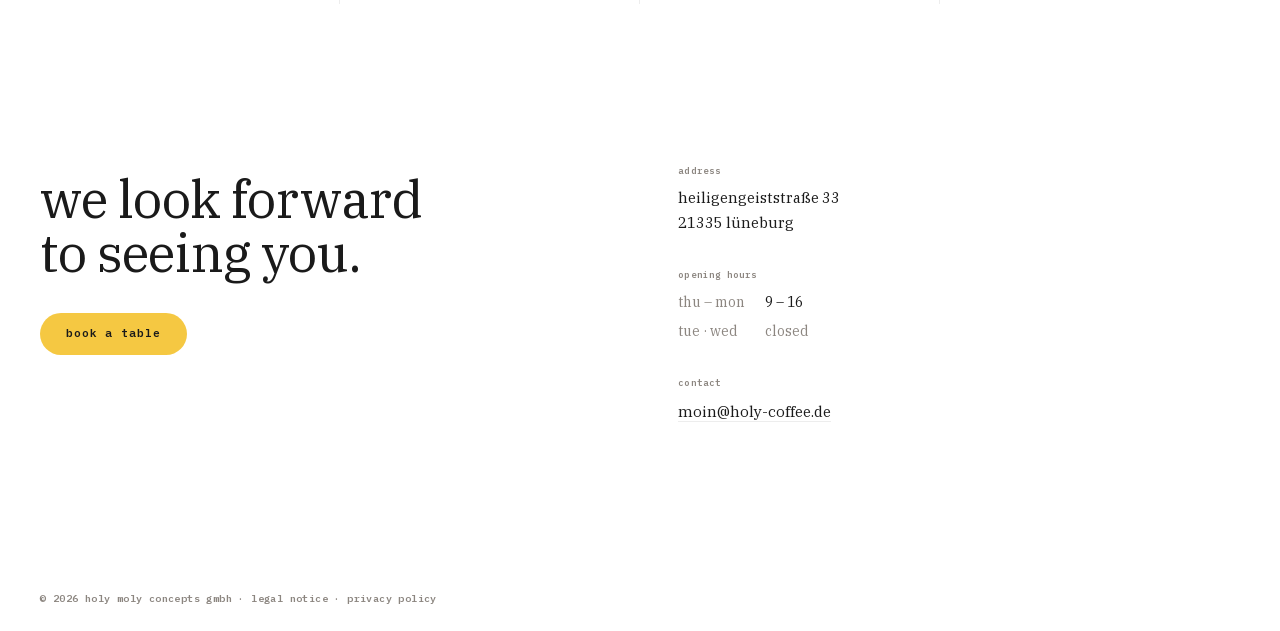
==== commit 9dc7a115: "update: herbstkarte 2026 – specials, brunch-preise, waffel klein/groß, extras, freilandeier Co-Autho" ====
--- a/en.html
+++ b/en.html
@@ -82,72 +82,86 @@
       <div class="menu__category">specials</div>
       <div class="menu__row">
         <div class="menu__item-left">
-          <span class="menu__name">pink latte</span>
-          <span class="menu__desc">espresso, milk, beetroot</span>
-        </div>
-        <span class="menu__price">5,40</span>
-      </div>
-      <div class="menu__row">
-        <div class="menu__item-left">
-          <span class="menu__name">beetroot bliss</span>
-          <span class="menu__desc">sourdough, beetroot, feta, pesto, cherry tomatoes, rocket</span>
+          <span class="menu__name">pumpkin spice latte</span>
+          <span class="menu__desc">double espresso, pumpkin spice syrup, pumpkin purée, spices</span>
+        </div>
+        <span class="menu__price">6,50</span>
+      </div>
+      <div class="menu__row">
+        <div class="menu__item-left">
+          <span class="menu__name">dirty pumpkin chai</span>
+          <span class="menu__desc">espresso, homemade chai syrup, pumpkin purée, spices · iced with cold foam +1,00</span>
+        </div>
+        <span class="menu__price">6,50</span>
+      </div>
+      <div class="menu__row">
+        <div class="menu__item-left">
+          <span class="menu__name">spiced apple latte</span>
+          <span class="menu__desc">double espresso, homemade apple spice syrup, caramelised apple · iced with cold foam +1,00</span>
+        </div>
+        <span class="menu__price">6,50</span>
+      </div>
+      <div class="menu__row">
+        <div class="menu__item-left">
+          <span class="menu__name">iced miso maple latte</span>
+          <span class="menu__desc">double espresso, homemade maple miso syrup, cold foam, black sea salt</span>
+        </div>
+        <span class="menu__price">6,90</span>
+      </div>
+      <div class="menu__row">
+        <div class="menu__item-left">
+          <span class="menu__name">pumpkin sourdough</span>
+          <span class="menu__desc">sourdough, pumpkin purée, avocado, feta, chips, pumpkin seeds, dukkah, cress</span>
         </div>
         <span class="menu__price">14,00</span>
       </div>
-      <div class="menu__row">
-        <div class="menu__item-left">
-          <span class="menu__name">spicy peanut & avocado</span>
-          <span class="menu__desc">sourdough, spicy peanut butter, avocado, cress</span>
-        </div>
-        <span class="menu__price">13,00</span>
-      </div>
 
       <div class="menu__category">brunch until 14:00</div>
       <div class="menu__row">
         <div class="menu__item-left">
           <span class="menu__name">holy moly</span>
-          <span class="menu__desc">yoghurt, muesli, fruit, seeds, honey · vegan: coconut yoghurt, maple syrup</span>
+          <span class="menu__desc">yoghurt, muesli, fruit, seeds, honey<br>vegan: coconut yoghurt, maple syrup</span>
         </div>
         <span class="menu__price">11,00</span>
       </div>
       <div class="menu__row">
         <div class="menu__item-left">
           <span class="menu__name">avocado sourdough</span>
-          <span class="menu__desc">sourdough, avocado, cherry tomatoes, radishes, cucumber, seeds, lemon, cress</span>
-        </div>
-        <span class="menu__price">13,00</span>
+          <span class="menu__desc">sourdough, avocado, cherry tomatoes, radishes, cucumber, seeds, cress</span>
+        </div>
+        <span class="menu__price">13,90</span>
       </div>
       <div class="menu__row">
         <div class="menu__item-left">
           <span class="menu__name">eggs benni</span>
-          <span class="menu__desc">sourdough, spinach, ham, poached eggs, hollandaise, parmesan, chives, cress</span>
-        </div>
-        <span class="menu__price">14,50</span>
+          <span class="menu__desc">sourdough, spinach, ham, poached eggs, hollandaise, parmesan, chives</span>
+        </div>
+        <span class="menu__price">14,90</span>
       </div>
       <div class="menu__row">
         <div class="menu__item-left">
           <span class="menu__name">avocado & egg</span>
-          <span class="menu__desc">sourdough, avocado, poached eggs, black sesame, feta, lemon, cress</span>
-        </div>
-        <span class="menu__price">14,00</span>
+          <span class="menu__desc">sourdough, avocado, poached eggs, black sesame, feta, cress</span>
+        </div>
+        <span class="menu__price">14,90</span>
       </div>
       <div class="menu__row">
         <div class="menu__item-left">
           <span class="menu__name">kimchi sourdough</span>
           <span class="menu__desc">sourdough, avocado, edamame, kimchi, poached eggs, sesame oil, sesame, coriander</span>
         </div>
-        <span class="menu__price">14,50</span>
-      </div>
-
-      <div class="menu__category">sweets</div>
+        <span class="menu__price">14,90</span>
+      </div>
+      <p class="menu__extras">we only use free-range eggs from hof sasse, sangenstedt</p>
+<div class="menu__category">sweets</div>
       <div class="menu__row menu__row--no-border">
         <div class="menu__item-left">
           <span class="menu__name">fresh belgian waffle</span>
-          <span class="menu__desc">icing sugar or cinnamon sugar</span>
-        </div>
-        <span class="menu__price">4,00</span>
-      </div>
-      <p class="menu__extras">+ maple syrup / nougat cream 1,50<br>+ fresh fruit 2,50 · + extra waffle 2,90</p>
+          <span class="menu__desc">icing sugar or cinnamon sugar · small / large</span>
+        </div>
+        <span class="menu__price">4,40 / 6,90</span>
+      </div>
+      <p class="menu__extras">+ maple syrup / nougat cream 1,50<br>+ fresh fruit 2,50</p>
       <div class="menu__row">
         <div class="menu__item-left">
           <span class="menu__name">cakes from our display</span>
@@ -172,7 +186,7 @@
         <div class="drinks__row"><span class="drinks__name">caffè latte</span><span class="drinks__price">4,50</span></div>
         <div class="drinks__row"><span class="drinks__name">latte macchiato</span><span class="drinks__price">4,50</span></div>
         <div class="drinks__row"><span class="drinks__name">osmanthus latte</span><span class="drinks__price">5,40</span></div>
-        <div class="drinks__extras">extra shot · cream +1,00 · caramel · vanilla +0,50<br>oat milk · lactose-free — no charge · other milk alternatives +0,50</div>
+        <div class="drinks__extras">most drinks also iced · with cold foam +1,00<br>oat &amp; lactose-free milk at no charge · other milk alternatives +0,50<br>extra shot · cream +1,00 · caramel · vanilla · honey +0,50</div>
       </div>
 
       <div class="drinks__col">
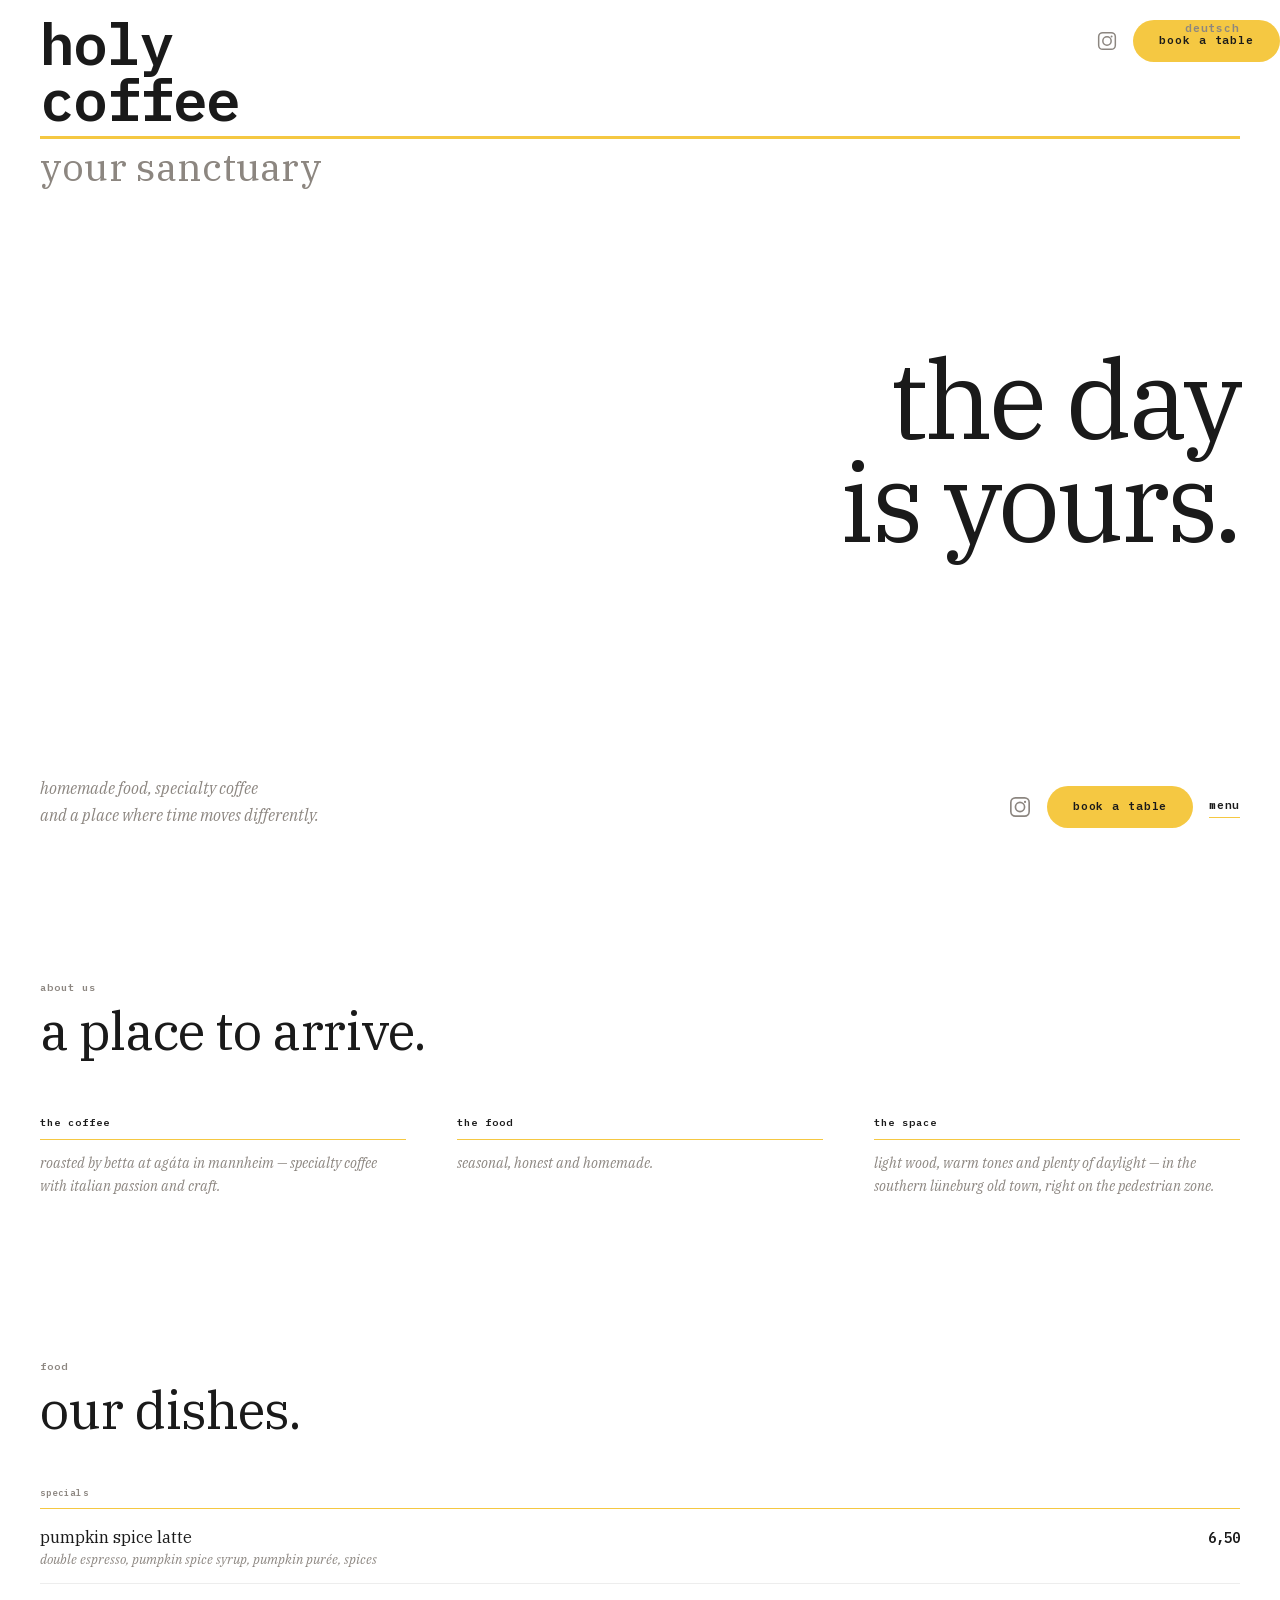
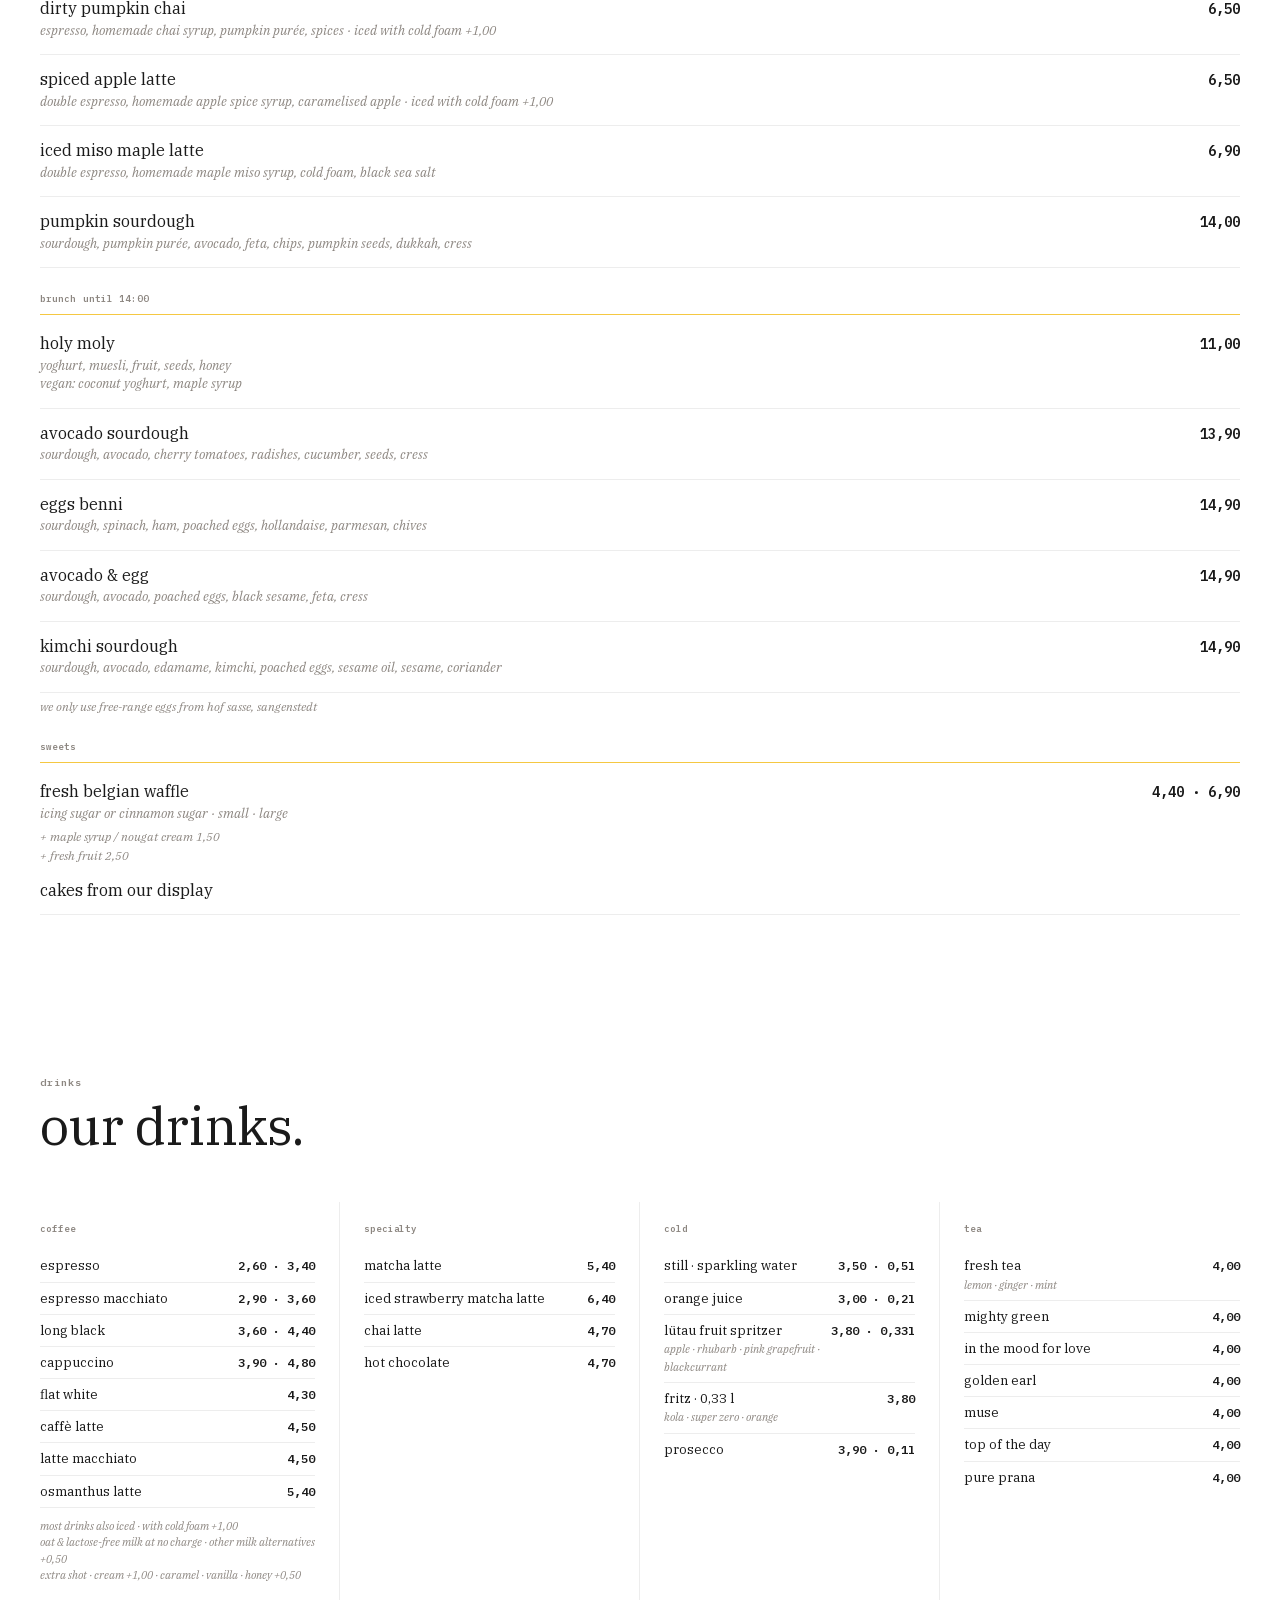
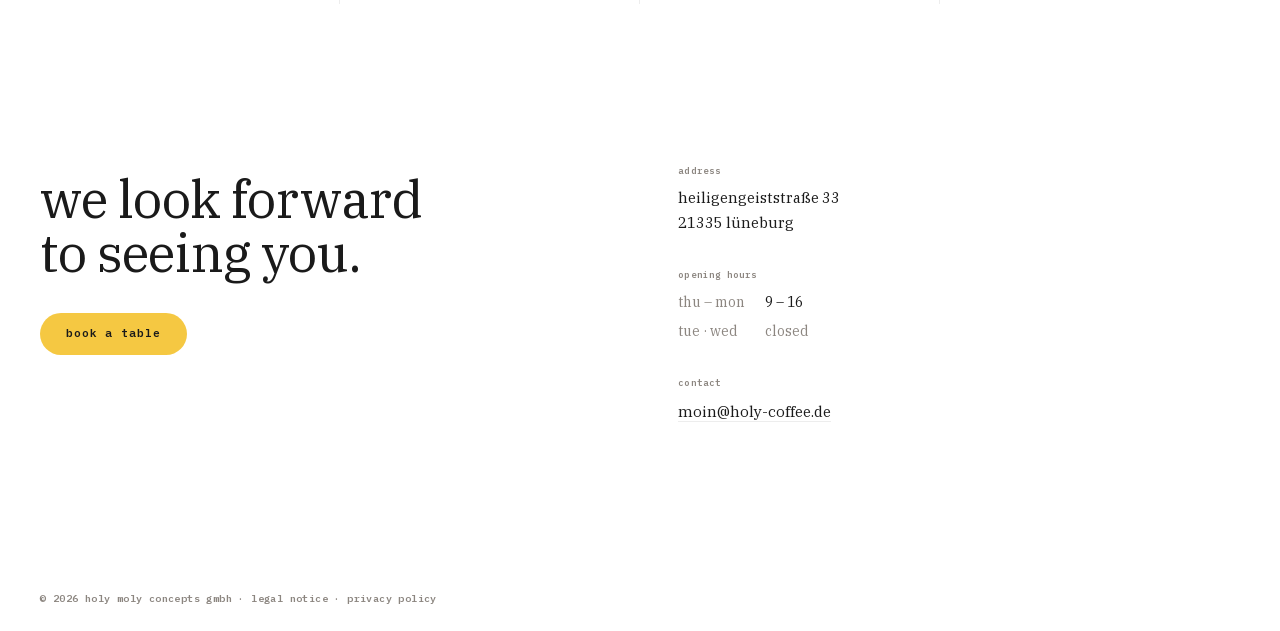
==== commit b689fcd8: "update: preistrenner · statt / wie auf der karte Co-Authored-By: Claude Opus 5.5 <noreply@anthropic." ====
--- a/en.html
+++ b/en.html
@@ -157,9 +157,9 @@
       <div class="menu__row menu__row--no-border">
         <div class="menu__item-left">
           <span class="menu__name">fresh belgian waffle</span>
-          <span class="menu__desc">icing sugar or cinnamon sugar · small / large</span>
-        </div>
-        <span class="menu__price">4,40 / 6,90</span>
+          <span class="menu__desc">icing sugar or cinnamon sugar · small · large</span>
+        </div>
+        <span class="menu__price">4,40 · 6,90</span>
       </div>
       <p class="menu__extras">+ maple syrup / nougat cream 1,50<br>+ fresh fruit 2,50</p>
       <div class="menu__row">
@@ -178,10 +178,10 @@
     <div class="drinks">
       <div class="drinks__col">
         <div class="drinks__col-title">coffee</div>
-        <div class="drinks__row"><span class="drinks__name">espresso</span><span class="drinks__price">2,60 / 3,40</span></div>
-        <div class="drinks__row"><span class="drinks__name">espresso macchiato</span><span class="drinks__price">2,90 / 3,60</span></div>
-        <div class="drinks__row"><span class="drinks__name">long black</span><span class="drinks__price">3,60 / 4,40</span></div>
-        <div class="drinks__row"><span class="drinks__name">cappuccino</span><span class="drinks__price">3,90 / 4,80</span></div>
+        <div class="drinks__row"><span class="drinks__name">espresso</span><span class="drinks__price">2,60 · 3,40</span></div>
+        <div class="drinks__row"><span class="drinks__name">espresso macchiato</span><span class="drinks__price">2,90 · 3,60</span></div>
+        <div class="drinks__row"><span class="drinks__name">long black</span><span class="drinks__price">3,60 · 4,40</span></div>
+        <div class="drinks__row"><span class="drinks__name">cappuccino</span><span class="drinks__price">3,90 · 4,80</span></div>
         <div class="drinks__row"><span class="drinks__name">flat white</span><span class="drinks__price">4,30</span></div>
         <div class="drinks__row"><span class="drinks__name">caffè latte</span><span class="drinks__price">4,50</span></div>
         <div class="drinks__row"><span class="drinks__name">latte macchiato</span><span class="drinks__price">4,50</span></div>
@@ -199,14 +199,14 @@
 
       <div class="drinks__col">
         <div class="drinks__col-title">cold</div>
-        <div class="drinks__row"><span class="drinks__name">still · sparkling water</span><span class="drinks__price">3,50 / 0,5l</span></div>
-        <div class="drinks__row"><span class="drinks__name">orange juice</span><span class="drinks__price">3,00 / 0,2l</span></div>
+        <div class="drinks__row"><span class="drinks__name">still · sparkling water</span><span class="drinks__price">3,50 · 0,5l</span></div>
+        <div class="drinks__row"><span class="drinks__name">orange juice</span><span class="drinks__price">3,00 · 0,2l</span></div>
         <div class="drinks__row">
           <span class="drinks__name">lütau fruit spritzer<br><span class="drinks__sub-inline">apple · rhubarb · pink grapefruit · blackcurrant</span></span>
-          <span class="drinks__price">3,80 / 0,33l</span>
+          <span class="drinks__price">3,80 · 0,33l</span>
         </div>
         <div class="drinks__row"><span class="drinks__name">fritz · 0,33 l<br><span class="drinks__sub-inline">kola · super zero · orange</span></span><span class="drinks__price">3,80</span></div>
-        <div class="drinks__row"><span class="drinks__name">prosecco</span><span class="drinks__price">3,90 / 0,1l</span></div>
+        <div class="drinks__row"><span class="drinks__name">prosecco</span><span class="drinks__price">3,90 · 0,1l</span></div>
       </div>
 
       <div class="drinks__col">
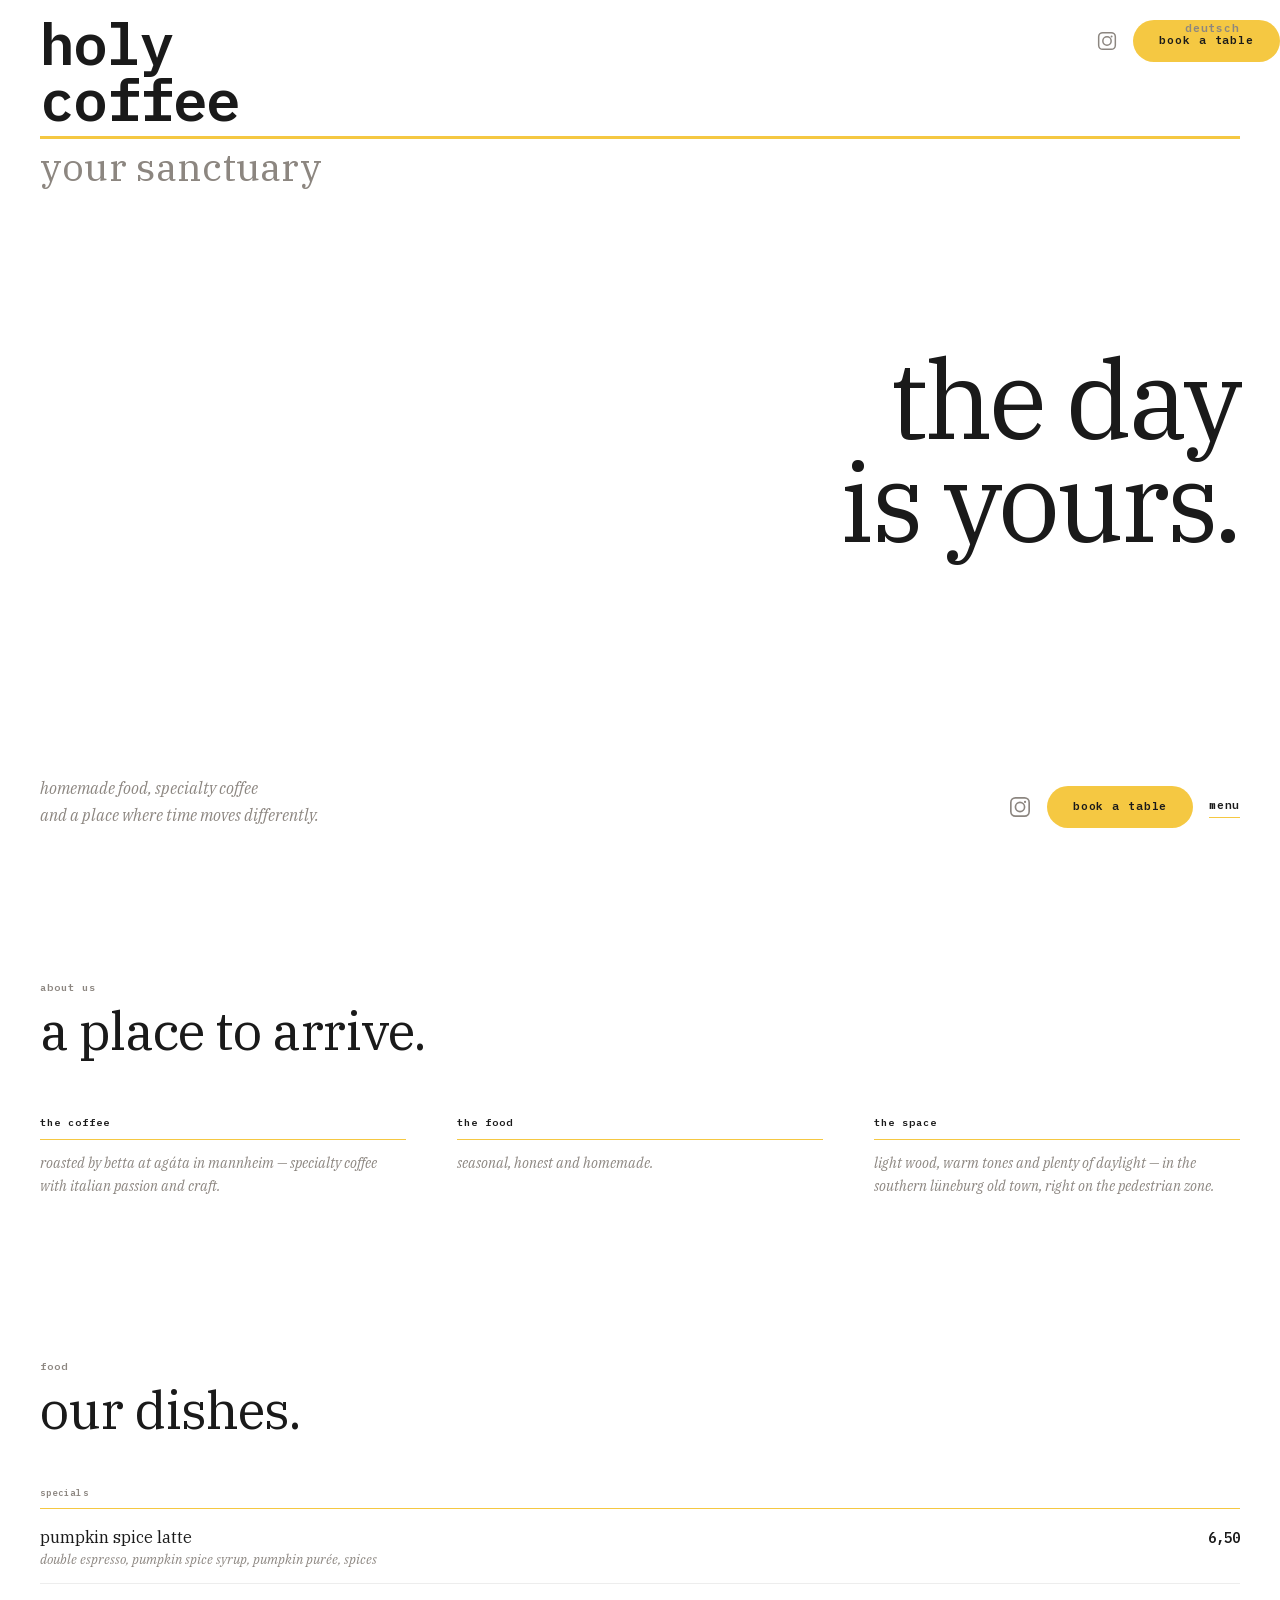
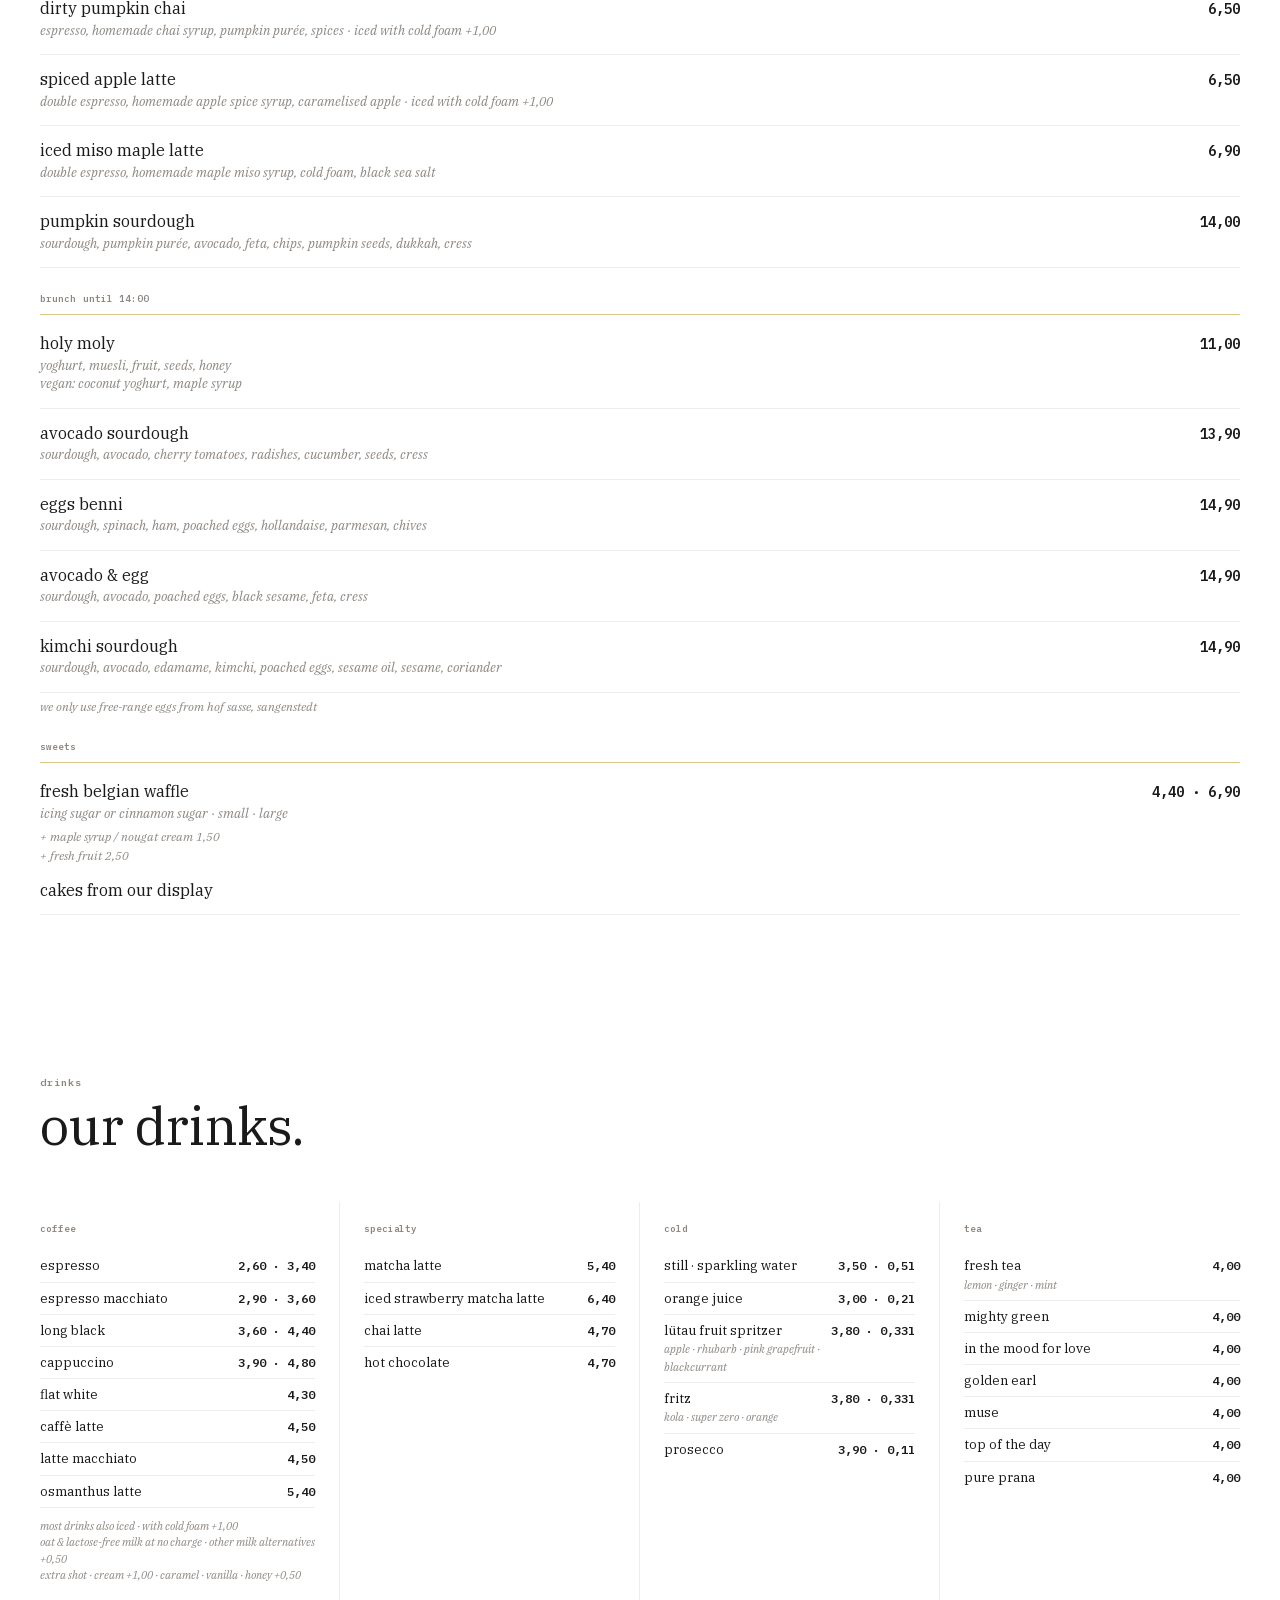
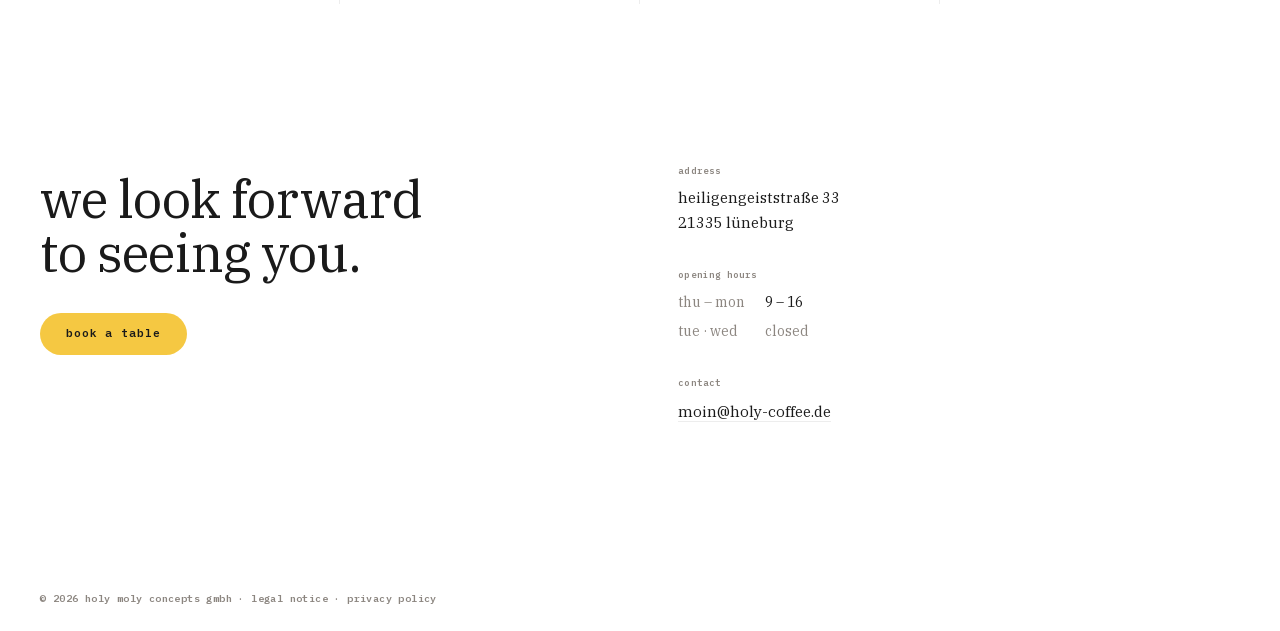
==== commit 76fbf65d: "update: fritz-menge wie die anderen kaltgetränke beim preis Co-Authored-By: Claude Opus 5.5 <noreply" ====
--- a/en.html
+++ b/en.html
@@ -205,7 +205,7 @@
           <span class="drinks__name">lütau fruit spritzer<br><span class="drinks__sub-inline">apple · rhubarb · pink grapefruit · blackcurrant</span></span>
           <span class="drinks__price">3,80 · 0,33l</span>
         </div>
-        <div class="drinks__row"><span class="drinks__name">fritz · 0,33 l<br><span class="drinks__sub-inline">kola · super zero · orange</span></span><span class="drinks__price">3,80</span></div>
+        <div class="drinks__row"><span class="drinks__name">fritz<br><span class="drinks__sub-inline">kola · super zero · orange</span></span><span class="drinks__price">3,80 · 0,33l</span></div>
         <div class="drinks__row"><span class="drinks__name">prosecco</span><span class="drinks__price">3,90 · 0,1l</span></div>
       </div>
 
